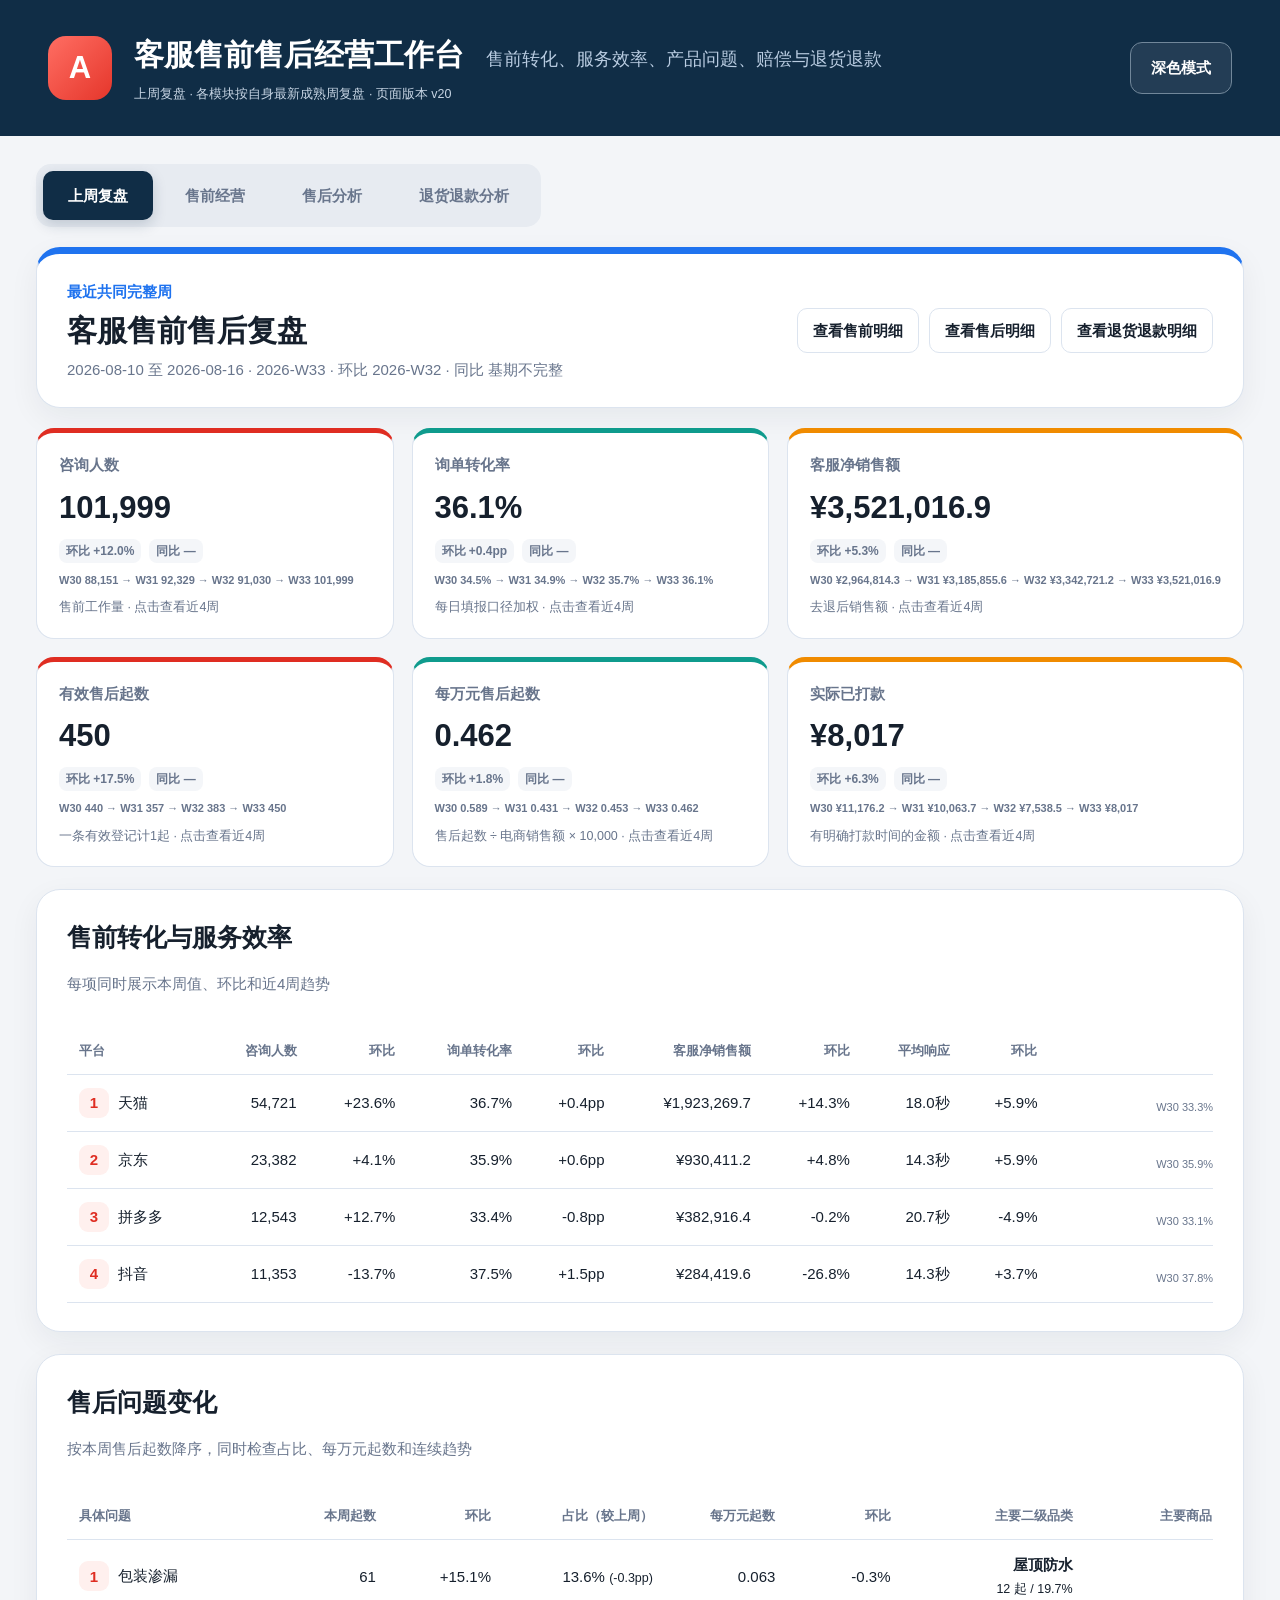
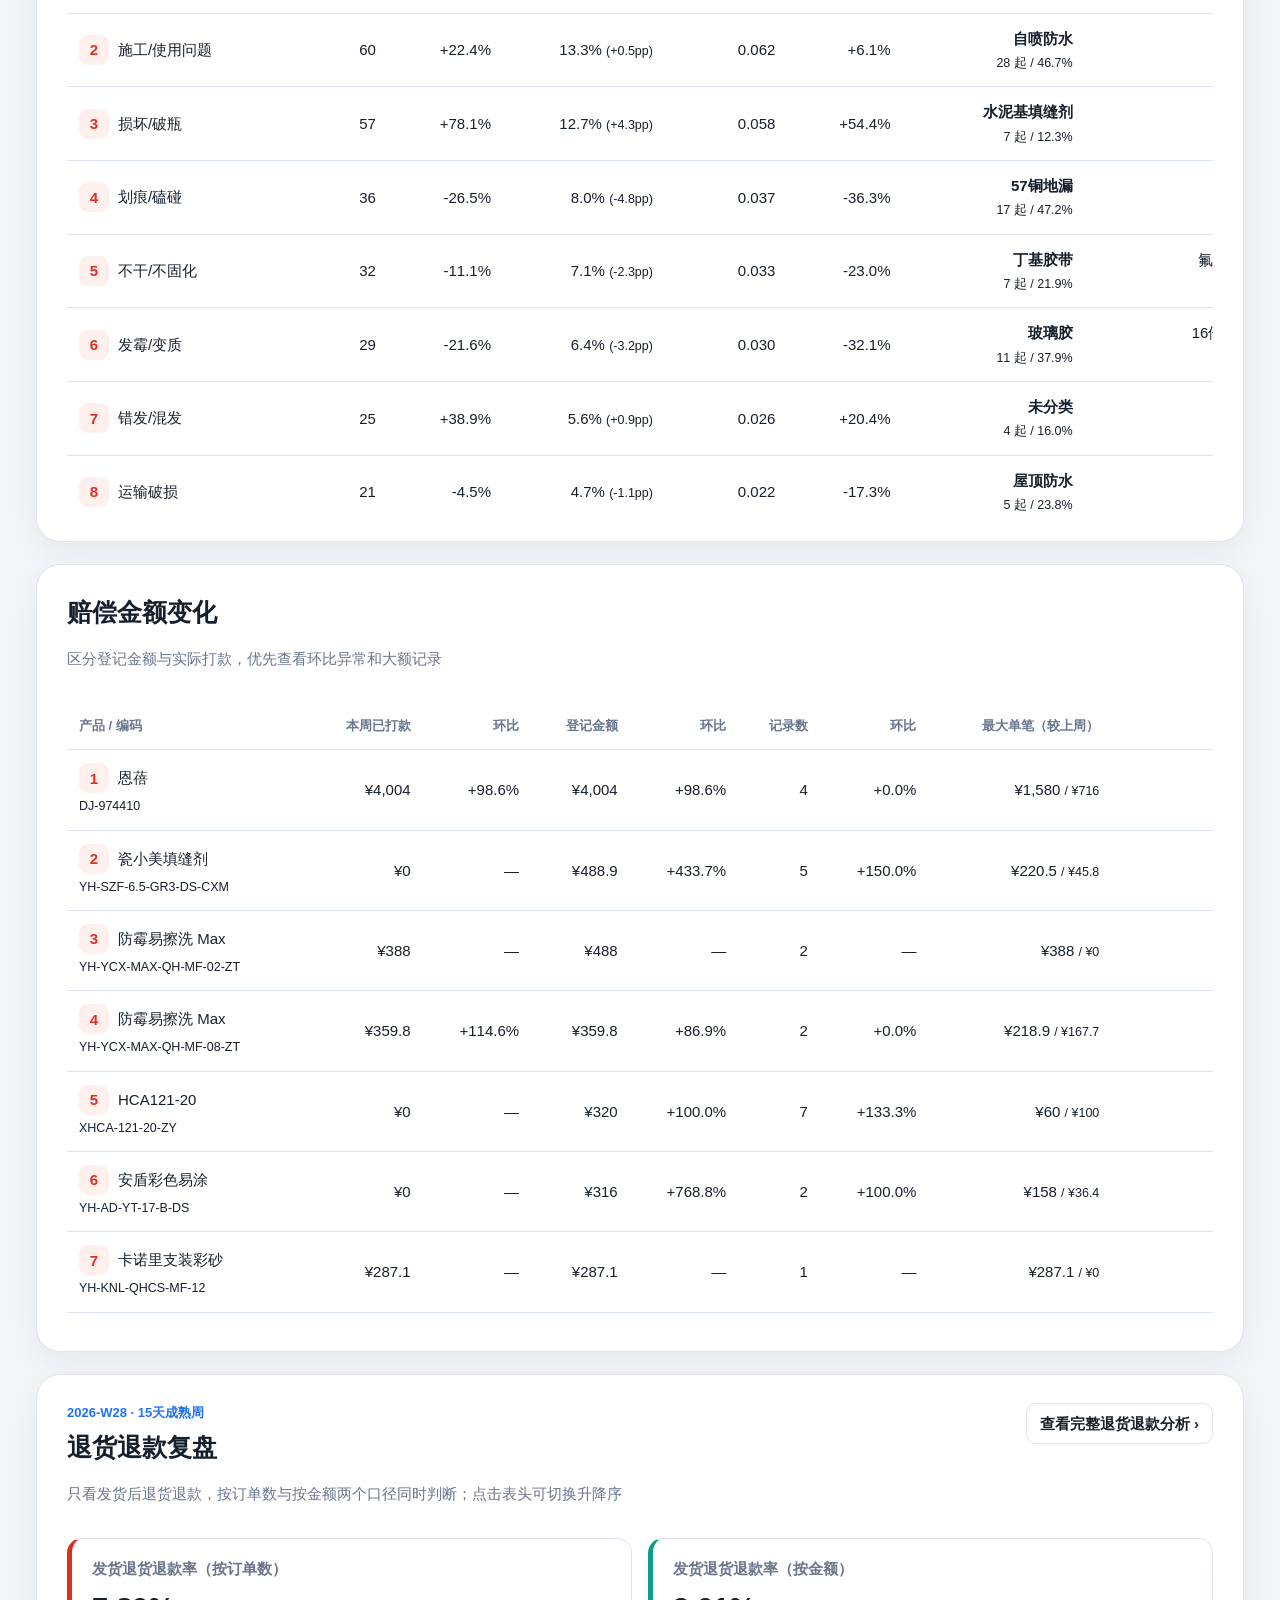
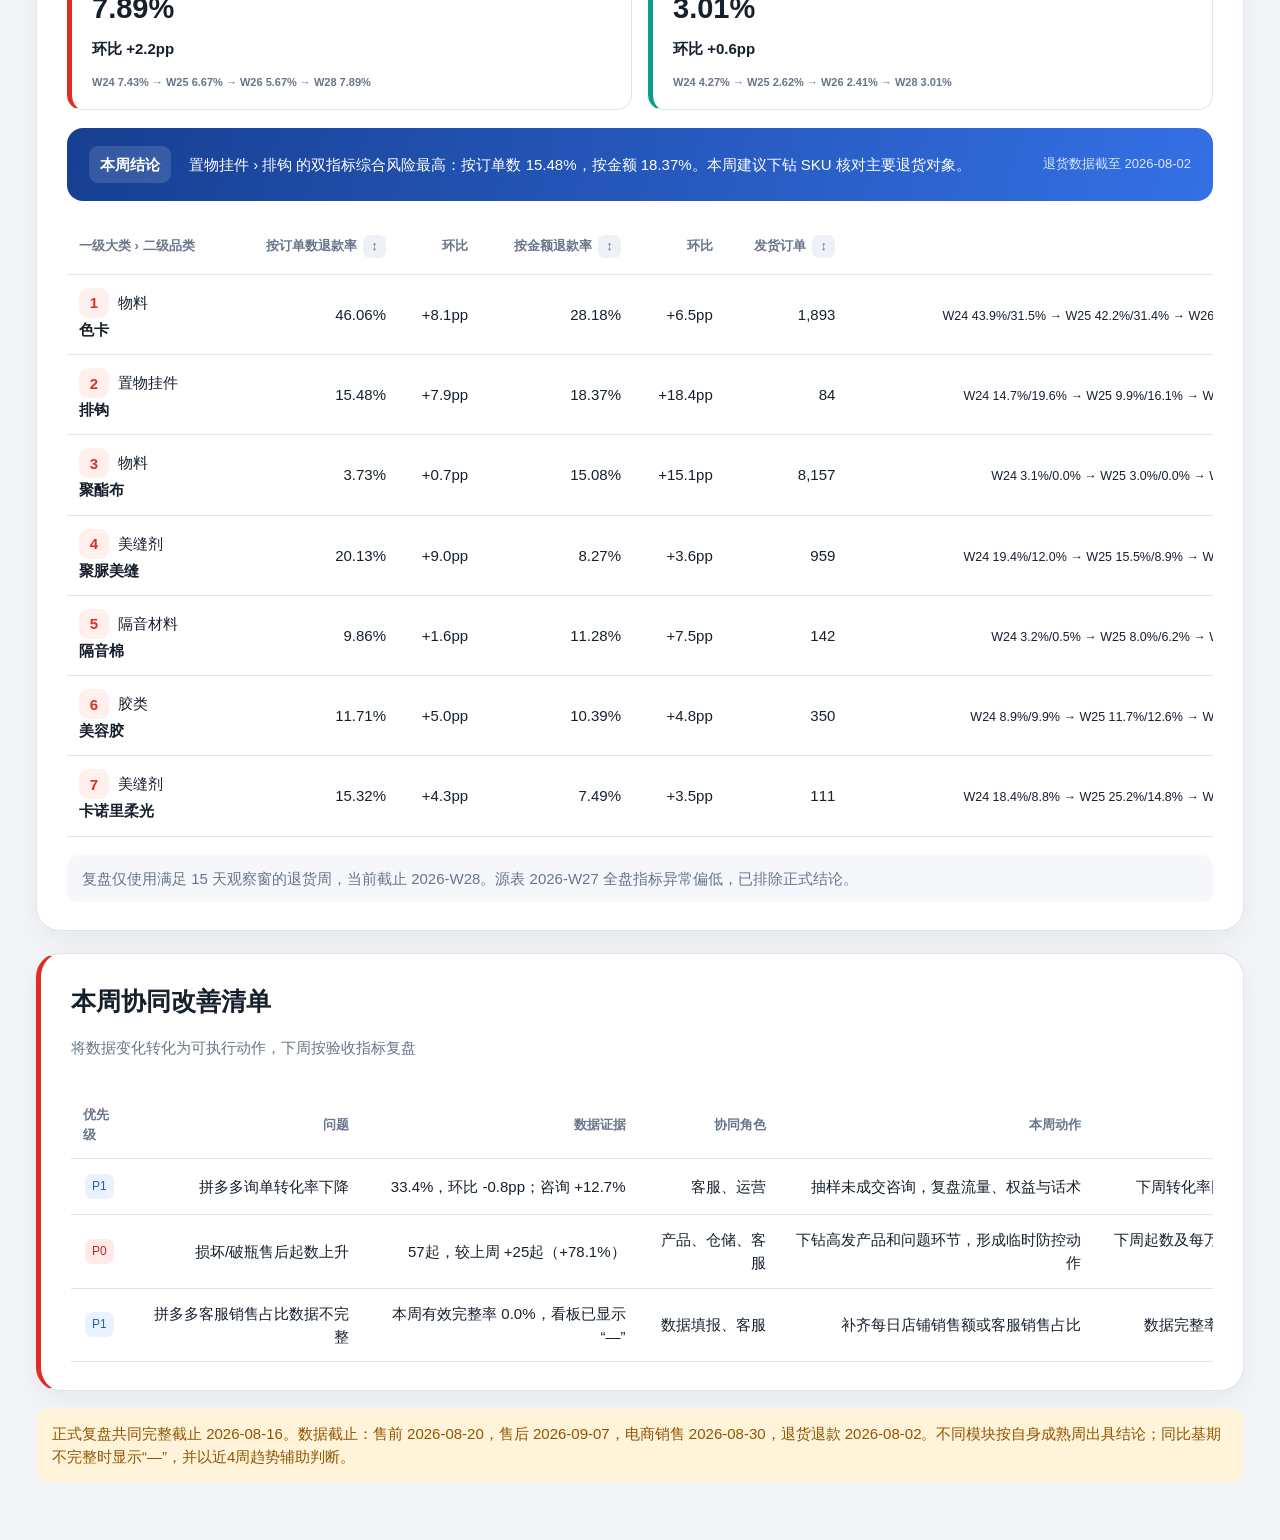
==== customer-service-dashboard/index.html @ 8c7fe3ee "Refresh after-sales dashboard cache key" ====
<!doctype html>
<html lang="zh-CN">
<head>
  <meta charset="utf-8">
  <meta name="viewport" content="width=device-width,initial-scale=1">
  <title>客服售前售后经营工作台</title>
  <link rel="stylesheet" href="../after-sales.css?v=20260907-1">
</head>
<body>
  <header class="hero">
    <div class="brand"><span class="logo">A</span><div><h1>客服售前售后经营工作台</h1><p>售前转化、服务效率、产品问题、赔偿与退货退款</p><small id="dataStatus">数据加载中…</small></div></div>
    <button id="themeBtn" class="ghost">深色模式</button>
  </header>

  <main>
    <div class="workspace-switch" aria-label="工作台切换">
      <button data-workspace="weekly" class="active">上周复盘</button>
      <button data-workspace="pre">售前经营</button>
      <button data-workspace="after">售后分析</button>
      <button data-workspace="returns">退货退款分析</button>
    </div>

    <section id="preSalesWorkspace" hidden>
      <section class="filters pre-filters panel">
        <label>开始周期<select id="preStart"></select></label>
        <span class="arrow">→</span>
        <label>结束周期<select id="preEnd"></select></label>
        <label>平台<select id="prePlatform"></select></label>
        <label>店铺<select id="preShop"></select></label>
        <div class="period-switch" aria-label="售前趋势粒度">
          <button data-pre-grain="month" class="active">月度趋势</button><button data-pre-grain="week">最近4周</button>
        </div>
        <div class="pre-scope"><span>当前分析范围</span><strong id="preScope"></strong></div>
      </section>
      <nav class="pre-tabs" aria-label="售前分析模块">
        <button data-pre-page="analysis" class="active">售前经营分析</button>
        <button data-pre-page="audit">数据质量</button>
      </nav>
      <section id="preKpis" class="kpis"></section>
      <section id="preDashboardBody"></section>
    </section>

    <section id="weeklyReviewWorkspace">
      <section id="weeklyReviewBody"></section>
    </section>

    <section id="afterSalesWorkspace" hidden>
    <section class="filters panel">
      <label>运营一级大类<div id="cat1Combo" class="combo"></div></label>
      <span class="arrow">›</span>
      <label>运营二级品类<div id="cat2Combo" class="combo"></div></label>
      <span class="arrow">›</span>
      <label>具体问题<select id="issueSelect"></select></label>
      <div class="period-switch" aria-label="趋势粒度">
        <button data-grain="month" class="active">月度趋势</button><button data-grain="week">最近4周</button>
      </div>
      <label>时间范围<select id="rangeSelect"></select></label>
    </section>

    <nav class="tabs" aria-label="分析模块">
      <button data-module="cause" class="active">售后原因分析</button>
      <button data-module="rate">品类售后负担</button>
      <button data-module="comp">赔偿分析</button>
      <button data-module="action">行动清单</button>
    </nav>

    <section id="kpis" class="kpis"></section>
    <section id="dashboardBody"></section>
    </section>

    <section id="returnRefundWorkspace" hidden>
      <section class="filters return-filters panel">
        <label>开始周期<select id="returnStart"></select></label>
        <span class="arrow">→</span>
        <label>结束周期<select id="returnEnd"></select></label>
        <label>运营一级大类<div id="returnCat1Combo" class="combo"></div></label>
        <span class="arrow">›</span>
        <label>运营二级品类<div id="returnCat2Combo" class="combo"></div></label>
        <div class="period-switch" aria-label="退货退款趋势粒度">
          <button data-return-grain="month" class="active">月度趋势</button><button data-return-grain="week">最近4周</button>
        </div>
        <div id="returnScope" class="pre-scope"></div>
      </section>
      <section id="returnKpis" class="return-kpis"></section>
      <section id="returnDashboardBody"></section>
    </section>
  </main>

  <div id="tooltip" class="tooltip" role="tooltip"></div>
  <script src="../data/pre-sales-data.js?v=20260821-12"></script>
  <script src="../data/return-refund-summary-data.js?v=20260824-20"></script>
  <script src="../dashboard-modal.js?v=20260824-20"></script>
  <script src="../weekly-review.js?v=20260824-20"></script>
  <script src="../pre-sales.js?v=20260907-1"></script>
</body>
</html>
---- after-sales.css ----
:root{--bg:#f3f5f8;--panel:#fff;--text:#16202d;--muted:#68758c;--line:#dce4ef;--red:#df2d22;--red2:#ff7c73;--green:#0f9b8d;--blue:#1f73ef;--orange:#f08b00;--navy:#102d46;--shadow:0 10px 30px rgba(22,32,45,.06)}
*{box-sizing:border-box}body{margin:0;background:var(--bg);color:var(--text);font:15px/1.55 -apple-system,BlinkMacSystemFont,"Segoe UI","Microsoft YaHei",sans-serif}button,select,input{font:inherit;color:inherit}button{cursor:pointer}.hero{min-height:136px;background:var(--navy);color:#fff;display:flex;align-items:center;justify-content:space-between;padding:30px 48px}.brand{display:flex;gap:22px;align-items:center}.logo{display:grid;place-items:center;width:64px;height:64px;border-radius:18px;background:linear-gradient(135deg,#ff6e63,#e5362b);font-size:31px;font-weight:800}.hero h1{display:inline;margin:0 22px 0 0;font-size:30px}.hero p{display:inline;color:#b9cce1;font-size:18px}.hero small{display:block;color:#c7d5e4;margin-top:7px}.ghost{border:1px solid #71879a;background:rgba(255,255,255,.08);border-radius:12px;color:#fff;padding:13px 20px;font-weight:700}main{padding:28px 36px 48px;max-width:1900px;margin:auto}.panel,.card{background:var(--panel);border:1px solid var(--line);border-radius:24px;box-shadow:var(--shadow)}.filters{border-top:7px solid var(--red);display:grid;grid-template-columns:minmax(210px,1fr) 24px minmax(210px,1fr) 24px minmax(210px,1fr) auto minmax(220px,1.1fr);gap:16px;align-items:end;padding:24px 28px}.filters label{color:var(--muted);font-weight:700}.filters select,.combo-display{width:100%;height:56px;border:1px solid var(--line);border-radius:12px;background:var(--panel);padding:0 18px;font-weight:700}.arrow{font-size:34px;color:var(--muted);align-self:end;height:55px}.period-switch{display:flex;background:#f0f2f5;padding:7px;border-radius:14px;height:56px}.period-switch button,.tabs button,.subtabs button{border:0;background:transparent;border-radius:10px;padding:0 17px;color:var(--muted);font-weight:800;white-space:nowrap}.period-switch button.active{background:#fff;color:var(--red);box-shadow:0 5px 12px #dfe3e9}.tabs,.subtabs{display:flex;gap:12px;margin:24px 8px}.tabs button,.subtabs button{padding:16px 28px}.tabs button.active,.subtabs button.active{background:var(--red);color:#fff}.kpis{display:grid;grid-template-columns:repeat(4,1fr);gap:18px;margin:0 0 24px}.kpi{background:var(--panel);border:1px solid var(--line);border-top:5px solid var(--red);border-radius:20px;padding:24px 28px;min-height:154px}.kpi:nth-child(2){border-top-color:var(--green)}.kpi:nth-child(3){border-top-color:var(--blue)}.kpi:nth-child(4){border-top-color:var(--orange)}.kpi .label{color:var(--muted);font-weight:700}.kpi strong{display:block;font-size:38px;margin:10px 0 2px}.kpi small{color:var(--muted)}.grid{display:grid;grid-template-columns:minmax(480px,.82fr) minmax(620px,1.18fr);gap:22px}.grid.equal{grid-template-columns:1fr 1fr}.card{padding:28px 30px;overflow:hidden}.card h2{font-size:25px;margin:0 0 6px}.card h3{font-size:20px;margin:0 0 22px}.subtitle,.note{color:var(--muted)}.section-head{display:flex;justify-content:space-between;align-items:flex-start;gap:16px;margin-bottom:18px}.back{border:1px solid var(--line);background:#fff;border-radius:10px;padding:8px 13px;font-weight:700}.legend{display:flex;gap:18px;justify-content:flex-end;flex-wrap:wrap;color:var(--muted);font-size:13px;margin:6px 0 10px}.legend i{display:inline-block;width:30px;border-top:4px solid var(--red);vertical-align:middle;margin-right:6px}.legend .green{border-color:var(--green);border-top-style:dashed}.chart-wrap{min-height:390px}.trend-svg{display:block;width:100%;height:auto;overflow:visible}.trend-svg text{font-family:inherit}.tooltip{position:fixed;z-index:99;pointer-events:none;display:none;background:#152133;color:#fff;border-radius:10px;padding:10px 12px;box-shadow:0 8px 26px rgba(0,0,0,.2);font-size:13px;max-width:240px}.toolbar{display:flex;gap:8px;align-items:center;flex-wrap:wrap}.sort-btn{border:1px solid var(--line);background:#fff;border-radius:9px;padding:7px 10px;color:var(--muted);font-weight:700}.sort-btn.active{border-color:var(--red);color:var(--red);background:#fff4f2}.table-wrap{overflow:auto;max-height:720px}table{width:100%;border-collapse:collapse;min-width:720px}th,td{padding:13px 12px;border-bottom:1px solid var(--line);text-align:right;vertical-align:middle}th{position:sticky;top:0;background:var(--panel);z-index:1;color:var(--muted);font-size:13px}th:first-child,td:first-child{text-align:left}.rank{display:inline-grid;place-items:center;width:30px;height:30px;background:#fff0ee;color:var(--red);border-radius:9px;margin-right:9px;font-weight:800}.bar{height:9px;border-radius:9px;background:#e5eaf1;overflow:hidden;min-width:100px}.bar i{display:block;height:100%;background:linear-gradient(90deg,var(--red),var(--red2));border-radius:9px}.good{color:var(--green);font-weight:800}.bad{color:var(--red);font-weight:800}.pill{display:inline-block;border-radius:99px;background:#e7f6f3;color:var(--green);padding:4px 9px;font-weight:800;white-space:nowrap}.tag{display:inline-block;border-radius:7px;background:#fff1d8;color:#9a5b00;padding:3px 7px;font-size:12px;margin:2px}.tag.red{background:#ffeae8;color:#bd291f}.tag.blue{background:#eaf2ff;color:#2262b4}.drill{border:0;background:#eef4ff;color:#236bce;border-radius:9px;padding:7px 10px;font-weight:800}.notice{margin-top:18px;border-radius:12px;background:#fff4d9;color:#915400;padding:13px 16px}.muted-box{background:#f5f7fa;color:var(--muted);border-radius:12px;padding:12px 15px;margin-top:16px}.combo{position:relative}.combo-display{display:flex;align-items:center;justify-content:space-between;cursor:pointer;color:var(--text);margin-top:8px}.combo-menu{display:none;position:absolute;top:68px;left:0;right:0;z-index:30;background:#fff;border:1px solid var(--line);border-radius:12px;box-shadow:0 15px 34px rgba(0,0,0,.16);padding:10px}.combo.open .combo-menu{display:block}.combo-menu input{width:100%;height:42px;border:1px solid var(--line);border-radius:9px;padding:0 12px}.combo-options{max-height:270px;overflow:auto;margin-top:8px}.combo-option{display:block;width:100%;text-align:left;border:0;background:#fff;padding:9px 10px;border-radius:7px}.combo-option:hover,.combo-option.active{background:#fff1ef;color:var(--red)}.action-card{border-left:5px solid var(--red)}.action-card.finance{border-left-color:var(--orange)}.priority{font-size:17px;font-weight:900;color:var(--red)}.click-row{cursor:pointer}.click-row:hover td{background:#fff8f7}.empty{padding:70px 20px;text-align:center;color:var(--muted)}.dark{--bg:#101820;--panel:#18232e;--text:#eff5fb;--muted:#a6b3c2;--line:#334353;--shadow:none}.dark .combo-menu,.dark .combo-option,.dark .back,.dark .sort-btn{background:var(--panel)}.dark .period-switch{background:#111a23}.dark .period-switch button.active{background:#263441}.dark .filters select,.dark .combo-display{background:var(--panel)}.dark th{background:var(--panel)}
[hidden]{display:none!important}.workspace-switch{display:inline-flex;gap:7px;background:#e7ebf1;border-radius:15px;padding:7px;margin:0 0 20px}.workspace-switch button{border:0;background:transparent;color:var(--muted);border-radius:10px;padding:13px 25px;font-weight:900}.workspace-switch button.active{background:var(--navy);color:#fff;box-shadow:0 5px 14px rgba(16,45,70,.18)}.pre-filters{grid-template-columns:minmax(240px,1fr) 24px minmax(240px,1fr) auto minmax(260px,1.15fr)}.pre-filters select{margin-top:8px}.pre-tabs{display:flex;gap:12px;margin:24px 8px;overflow:auto}.pre-tabs button{border:0;background:transparent;border-radius:10px;padding:16px 28px;color:var(--muted);font-weight:800;white-space:nowrap}.pre-tabs button.active{background:var(--red);color:#fff}.manager-insight{margin-top:22px;border-left:5px solid var(--blue)}.manager-insight ul{margin:14px 0 0;padding-left:22px}.manager-insight li{margin:8px 0}.dark .workspace-switch{background:#111a23}.dark .workspace-switch button.active{background:#263b50}
@media(max-width:1200px){.filters{grid-template-columns:1fr 20px 1fr 20px 1fr}.pre-filters{grid-template-columns:1fr 20px 1fr}.period-switch,.filters>label:last-child{grid-column:auto}.kpis{grid-template-columns:repeat(2,1fr)}.grid,.grid.equal{grid-template-columns:1fr}}
@media(max-width:760px){.hero{padding:22px}.hero p{display:block}.hero h1{font-size:23px}.ghost{display:none}main{padding:16px}.filters,.pre-filters{grid-template-columns:1fr}.arrow{display:none}.kpis{grid-template-columns:1fr}.card{padding:20px}.tabs{overflow:auto}.filters>.period-switch{grid-column:auto}.workspace-switch{display:flex}.workspace-switch button{flex:1;padding:12px}}
.tabs,.subtabs{position:relative;z-index:20;isolation:isolate}.tabs button,.subtabs button{position:relative;z-index:1;pointer-events:auto}.period-switch,.filters select,.combo{position:relative;z-index:21}
.loading-card{text-align:center;min-height:300px;display:grid;place-content:center;justify-items:center}.loading-dot{width:42px;height:42px;border:5px solid #ffd7d3;border-top-color:var(--red);border-radius:50%;animation:spin .8s linear infinite;margin-bottom:14px}@keyframes spin{to{transform:rotate(360deg)}}
.comp-filters{display:grid;grid-template-columns:repeat(5,minmax(150px,1fr));gap:14px;margin:0 0 22px;padding:20px 24px;background:var(--panel);border:1px solid var(--line);border-top:5px solid var(--orange);border-radius:20px;box-shadow:var(--shadow)}.comp-filters label{color:var(--muted);font-weight:800}.comp-filters select{display:block;width:100%;height:48px;margin-top:7px;padding:0 12px;border:1px solid var(--line);border-radius:10px;background:var(--panel);font-weight:700}.grid.comp-grid{grid-template-columns:1fr}.share-title{margin-top:26px!important}.share-svg{display:block;width:100%;height:auto;overflow:visible}.dark .comp-filters select{background:var(--panel)}
.comp-trend{min-height:300px}.audit-section{border-top:1px solid var(--line);margin-top:26px;padding-top:26px}.compact-empty{padding:32px 20px;background:#f7f9fb;border-radius:12px}.dark .compact-empty{background:#111a23}
.index-pill{display:inline-block;min-width:54px;text-align:center;border-radius:99px;background:#e7f6f3;color:var(--green);padding:4px 9px;font-weight:900}.index-pill.watch{background:#fff1d8;color:#a35f00}.index-pill.risk{background:#ffeae8;color:#bd291f}.imbalance-svg{display:block;width:100%;height:auto;overflow:visible}.imbalance-legend{text-align:right;color:var(--muted);font-size:13px;margin:-8px 0 8px}.imbalance-legend span{display:inline-block;width:10px;height:10px;border-radius:50%;margin:0 5px 0 14px}.risk-dot{background:var(--red)}.watch-dot{background:var(--orange)}.ok-dot{background:var(--green)}.action-table-section{border-top:1px solid var(--line);margin-top:28px;padding-top:28px}.share-title{display:flex;justify-content:space-between;gap:12px;color:var(--muted)}.share-title b{color:var(--text)}
.after-scope-strip{display:flex;align-items:center;justify-content:space-between;gap:22px;margin:0 0 16px;padding:16px 20px;border:1px solid var(--line);border-left:5px solid var(--blue);border-radius:15px;background:var(--panel)}.after-scope-strip span{display:block;color:var(--muted);font-size:12px;font-weight:800}.after-scope-strip strong{display:block;margin-top:3px;font-size:16px}.after-scope-strip small{color:var(--muted);text-align:right}.after-explain-grid{display:grid;grid-template-columns:repeat(4,1fr);gap:14px;margin:0 0 18px}.after-explain-grid article{min-height:128px;border:1px solid var(--line);border-radius:16px;background:var(--panel);padding:17px 19px}.after-explain-grid article:nth-child(1){border-top:4px solid var(--red)}.after-explain-grid article:nth-child(2){border-top:4px solid var(--green)}.after-explain-grid article:nth-child(3){border-top:4px solid var(--blue)}.after-explain-grid article:nth-child(4){border-top:4px solid var(--orange)}.after-explain-grid span{display:block;color:var(--muted);font-size:12px;font-weight:800}.after-explain-grid strong{display:block;margin:7px 0 5px;font-size:19px}.after-explain-grid small{display:block;color:var(--muted)}.after-conclusion{display:grid;grid-template-columns:auto minmax(260px,1fr) auto;align-items:center;gap:18px;margin:0 0 22px;padding:18px 22px;border-radius:16px;background:linear-gradient(105deg,#173f91,#3470e5);color:#fff}.after-conclusion strong{border-radius:9px;background:rgba(255,255,255,.14);padding:7px 11px;white-space:nowrap}.after-conclusion span{font-weight:700}.after-conclusion em{color:#d9e7ff;font-size:13px;font-style:normal;text-align:right}.burden-matrix-card{margin:0 0 22px}.burden-matrix-svg{display:block;width:100%;height:auto;overflow:visible}.burden-point{cursor:pointer}.burden-point:hover circle{stroke:var(--text);stroke-width:3}.burden-legend{display:flex;justify-content:flex-end;gap:18px;flex-wrap:wrap;margin:-8px 0 8px;color:var(--muted);font-size:12px}.burden-legend i{display:inline-block;width:10px;height:10px;border-radius:50%;margin-right:6px}.dark .after-scope-strip,.dark .after-explain-grid article{background:var(--panel)}
.review-head{display:flex;justify-content:space-between;align-items:center;gap:24px;padding:26px 30px;border-top:7px solid var(--blue);margin-bottom:20px}.review-head h2{font-size:30px;margin:4px 0}.review-head p{margin:0;color:var(--muted)}.review-eyebrow{color:var(--blue);font-weight:900}.review-actions{display:flex;gap:10px}.review-actions button{border:1px solid var(--line);background:var(--panel);border-radius:10px;padding:10px 15px;font-weight:800}.review-kpis{display:grid;grid-template-columns:repeat(3,1fr);gap:18px;margin-bottom:22px}.review-kpi{background:var(--panel);border:1px solid var(--line);border-top:5px solid var(--red);border-radius:18px;padding:20px 22px;min-height:180px}.review-kpi:nth-child(2),.review-kpi:nth-child(5){border-top-color:var(--green)}.review-kpi:nth-child(3),.review-kpi:nth-child(6){border-top-color:var(--orange)}.review-kpi>span{color:var(--muted);font-weight:800}.review-kpi strong{display:block;font-size:31px;margin:7px 0}.review-kpi small{display:block;color:var(--muted);margin-top:9px}.review-comp{display:flex;gap:8px;flex-wrap:wrap}.review-comp b{background:#f4f6f9;color:var(--muted);border-radius:8px;padding:3px 7px;font-size:12px}.mini-trend{display:block;color:var(--muted);font-size:11px;margin-top:9px;white-space:nowrap}.review-section{margin-top:22px}.review-section .table-wrap{max-height:620px}.review-notice{margin-bottom:10px}.dark .review-comp b{background:#111a23}.dark .review-actions button{background:var(--panel)}
.review-drill-value{cursor:pointer;transition:background .15s ease,transform .15s ease}.review-kpi.review-drill-value:hover{transform:translateY(-2px);box-shadow:0 13px 32px rgba(22,32,45,.1)}td.review-drill-value:hover{background:#fff5f3}.dark td.review-drill-value:hover{background:#23303d}
.modal-open{overflow:hidden}.dashboard-modal{position:fixed;inset:0;z-index:200;background:rgba(10,24,38,.58);display:grid;place-items:center;padding:30px}.dashboard-modal-dialog{width:min(1180px,96vw);max-height:90vh;overflow:hidden;background:var(--panel);border:1px solid var(--line);border-radius:22px;box-shadow:0 28px 80px rgba(0,0,0,.28);display:flex;flex-direction:column}.dashboard-modal-head{display:flex;justify-content:space-between;align-items:flex-start;gap:20px;padding:24px 28px;border-bottom:1px solid var(--line)}.dashboard-modal-head h2{margin:0;font-size:25px}.dashboard-modal-head p{margin:5px 0 0;color:var(--muted)}.dashboard-modal-close{flex:0 0 auto;width:42px;height:42px;border:1px solid var(--line);border-radius:50%;background:var(--panel);font-size:28px;line-height:1;color:var(--muted)}.dashboard-modal-close:hover{border-color:var(--red);color:var(--red)}.dashboard-modal-body{padding:22px 28px 28px;overflow:auto}.dashboard-modal-body .table-wrap{max-height:430px}.modal-summary{display:flex;gap:12px;flex-wrap:wrap;margin-bottom:12px}.modal-summary span{background:#f5f7fa;color:var(--muted);border-radius:10px;padding:8px 12px}.modal-summary b{color:var(--text)}.modal-section-title{font-size:19px;margin:22px 0 8px}.modal-trend-svg{display:block;width:100%;height:auto;min-height:240px;margin:4px 0 12px}.dark .modal-summary span{background:#111a23}
@media(max-width:1200px){.comp-filters{grid-template-columns:repeat(3,1fr)}}
@media(max-width:1100px){.review-kpis{grid-template-columns:repeat(2,1fr)}.review-head{align-items:flex-start;flex-direction:column}.after-explain-grid{grid-template-columns:repeat(2,1fr)}.after-conclusion{grid-template-columns:auto 1fr}.after-conclusion em{grid-column:1/-1;text-align:left}.after-scope-strip{align-items:flex-start;flex-direction:column}.after-scope-strip small{text-align:left}}
@media(max-width:760px){.comp-filters{grid-template-columns:1fr;padding:17px}.review-kpis{grid-template-columns:1fr}.review-actions{width:100%}.review-actions button{flex:1}.review-head{padding:20px}.review-head h2{font-size:25px}.dashboard-modal{padding:10px}.dashboard-modal-head,.dashboard-modal-body{padding:18px}.dashboard-modal-head h2{font-size:20px}.modal-trend-svg{min-height:190px}.after-explain-grid{grid-template-columns:1fr}.after-conclusion{display:flex;align-items:flex-start;flex-direction:column}.burden-legend{justify-content:flex-start}}

/* 售前经营分析 v18 */
.pre-filters{grid-template-columns:minmax(155px,.72fr) 24px minmax(155px,.72fr) minmax(180px,.85fr) minmax(210px,1fr) auto minmax(260px,1.25fr);align-items:end}
.pre-filters select{margin-top:8px}.pre-scope{border-left:1px solid var(--line);min-height:64px;padding:7px 0 5px 24px;display:flex;flex-direction:column;justify-content:center}.pre-scope span{color:var(--muted);font-size:13px;font-weight:800}.pre-scope strong{margin-top:5px;font-size:15px}
.pre-metric-grid{display:grid;grid-template-columns:repeat(8,minmax(132px,1fr));gap:12px;margin-bottom:22px}.pre-metric-card{min-height:132px;text-align:left;border:1px solid var(--line);border-radius:18px;background:var(--panel);padding:18px 17px;transition:border-color .15s ease,transform .15s ease,box-shadow .15s ease}.pre-metric-card span{display:block;color:var(--muted);font-weight:800}.pre-metric-card strong{display:block;font-size:25px;margin:9px 0 3px;white-space:nowrap}.pre-metric-card small{display:block;color:var(--muted);font-size:12px}.pre-metric-card:hover{transform:translateY(-2px);box-shadow:0 9px 22px rgba(19,40,65,.09)}.pre-metric-card.active{border:2px solid var(--blue);background:#edf4ff;color:var(--blue)}.pre-metric-card.active span,.pre-metric-card.active small{color:#4d72ad}.dark .pre-metric-card.active{background:#1a304a}
.pre-conclusion,.audit-summary{display:flex;align-items:center;gap:18px;border-radius:16px;background:linear-gradient(105deg,#173f91,#3470e5);color:#fff;padding:18px 22px;margin-bottom:22px}.pre-conclusion strong,.audit-summary strong{background:rgba(255,255,255,.13);border-radius:9px;padding:7px 11px;white-space:nowrap}.pre-conclusion span,.audit-summary span{flex:1}.pre-conclusion em{font-style:normal;color:#d9e7ff;font-size:13px;white-space:nowrap}.audit-summary{background:linear-gradient(105deg,#9b4d00,#e28400)}
.section-index{display:block;color:var(--blue);font-weight:900;font-size:13px;margin-bottom:5px}.pre-section{margin-top:22px}.structure-list{display:grid;gap:12px;margin-top:22px}.structure-row{display:grid;grid-template-columns:36px minmax(95px,.55fr) minmax(130px,1fr) 105px;align-items:center;gap:12px;border:0;border-bottom:1px solid var(--line);background:transparent;padding:10px 2px;text-align:left}.structure-row em{text-align:right;font-style:normal;font-weight:900}.structure-row:hover strong{color:var(--red)}
.funnel-flow{display:flex;align-items:stretch;gap:14px;margin-top:14px}.funnel-step{position:relative;flex:1;min-height:132px;border:1px solid var(--line);border-radius:16px;padding:17px 18px;overflow:hidden}.funnel-step span{display:inline-grid;place-items:center;width:30px;height:30px;border-radius:9px;background:#edf4ff;color:var(--blue);font-weight:900}.funnel-step small{display:block;color:var(--muted);font-weight:800;margin-top:10px}.funnel-step strong{display:block;font-size:24px;margin-top:4px}.funnel-step i{position:absolute;bottom:0;left:0;height:6px;background:linear-gradient(90deg,var(--blue),#73a2ff)}.funnel-step.sales i{background:linear-gradient(90deg,var(--red),#ff897e)}.funnel-arrow{display:grid;place-items:center;font-size:28px;color:var(--muted)}.funnel-notes{display:flex;gap:10px;flex-wrap:wrap;margin-top:16px}.funnel-notes b{border-radius:99px;background:#f2f5f9;color:var(--muted);padding:7px 13px;font-size:13px}.dark .funnel-notes b{background:#111a23}
.radar-switch{display:flex;background:#f0f2f5;border-radius:10px;padding:4px}.radar-switch button{border:0;background:transparent;color:var(--muted);border-radius:7px;padding:7px 12px;font-weight:800}.radar-switch button.active{background:#fff;color:var(--blue);box-shadow:0 3px 9px rgba(0,0,0,.08)}.radar-svg{display:block;width:100%;max-height:455px}.radar-series{cursor:pointer;transition:opacity .15s ease}.radar-series:hover{opacity:.72}.radar-legend{display:flex;justify-content:center;gap:13px;flex-wrap:wrap}.radar-legend span{font-size:12px;color:var(--muted)}.radar-legend i{display:inline-block;width:12px;height:12px;border-radius:4px;margin-right:5px;vertical-align:-1px}.dark .radar-switch{background:#111a23}.dark .radar-switch button.active{background:#263441}
.opportunity-list{display:grid;gap:11px}.opportunity-item{display:grid;grid-template-columns:58px 1fr auto;align-items:center;gap:14px;border:1px solid var(--line);border-radius:14px;background:var(--panel);padding:14px 16px;text-align:left}.opportunity-item:hover{border-color:#f1a099;background:#fff9f8}.opportunity-item .priority{display:grid;place-items:center;height:36px;border-radius:9px;background:#ffedeb;font-size:13px}.opportunity-item .priority.opportunity{color:#087e69;background:#e4f7f3}.opportunity-item p{margin:3px 0;color:var(--text)}.opportunity-item small{color:var(--muted)}.opportunity-item em{font-style:normal;color:var(--blue);white-space:nowrap}.dark .opportunity-item:hover{background:#202e3b}
.quality-grid{display:grid;grid-template-columns:repeat(4,1fr);gap:14px;margin-top:18px}.quality-grid>div{border:1px solid var(--line);border-radius:14px;padding:16px}.quality-grid p{color:var(--muted);margin:7px 0 0}.pre-chart-node{cursor:pointer}
@media(max-width:1500px){.pre-metric-grid{grid-template-columns:repeat(4,1fr)}.pre-filters{grid-template-columns:1fr 24px 1fr 1fr 1fr}.pre-scope{grid-column:1/-1;border-left:0;border-top:1px solid var(--line);padding:12px 0 0;min-height:auto}}
@media(max-width:1000px){.pre-metric-grid{grid-template-columns:repeat(2,1fr)}.funnel-flow{display:grid;grid-template-columns:1fr}.funnel-arrow{transform:rotate(90deg)}.quality-grid{grid-template-columns:repeat(2,1fr)}}
@media(max-width:760px){.pre-filters{grid-template-columns:1fr}.pre-metric-grid{grid-template-columns:1fr 1fr}.pre-conclusion,.audit-summary{align-items:flex-start;flex-direction:column}.pre-conclusion em{white-space:normal}.structure-row{grid-template-columns:34px 1fr 85px}.structure-row .bar{display:none}.quality-grid{grid-template-columns:1fr}.opportunity-item{grid-template-columns:48px 1fr}.opportunity-item em{display:none}}

/* 退货退款分析 v20 */
.return-filters{grid-template-columns:minmax(150px,.65fr) 24px minmax(150px,.65fr) minmax(220px,1fr) 24px minmax(220px,1fr) auto minmax(280px,1.25fr);margin-bottom:22px}.return-filters select{margin-top:8px}.return-filters .combo-display{margin-top:8px}.return-filters .pre-scope{align-self:stretch}.return-kpis{display:grid;grid-template-columns:repeat(2,minmax(320px,1fr));gap:18px;margin-bottom:22px}.return-kpi{position:relative;min-height:176px;background:var(--panel);border:1px solid var(--line);border-left:6px solid var(--red);border-radius:20px;padding:24px 30px;box-shadow:var(--shadow)}.return-kpi.amount{border-left-color:var(--green)}.return-kpi>span{display:block;color:var(--muted);font-weight:800}.return-kpi strong{display:block;font-size:42px;margin:8px 0 2px}.return-kpi b{position:absolute;right:30px;top:69px;font-size:16px}.return-kpi small{display:block;color:var(--muted);margin-top:4px}.return-breadcrumb-card{padding:20px 26px;margin-bottom:22px}.return-breadcrumb{display:flex;justify-content:space-between;align-items:center;gap:18px}.return-breadcrumb strong{display:block;font-size:19px}.return-breadcrumb small{display:block;color:var(--muted);margin-top:4px}.return-analysis-card,.return-ranking-card{margin-bottom:22px}.return-chart-tabs{display:flex;background:#f0f2f5;padding:5px;border-radius:11px}.return-chart-tabs button{border:0;background:transparent;color:var(--muted);border-radius:8px;padding:9px 14px;font-weight:800}.return-chart-tabs button.active{background:var(--panel);color:var(--red);box-shadow:0 3px 10px rgba(0,0,0,.08)}.return-legend{display:flex;justify-content:flex-end;gap:22px;flex-wrap:wrap;color:var(--muted);font-size:13px;margin:0 0 7px}.return-legend i{display:inline-block;width:34px;border-top:4px solid var(--red);vertical-align:middle;margin-right:6px}.return-legend i.green{border-color:var(--green);border-top-style:dashed}.return-trend-svg,.return-quadrant-svg{display:block;width:100%;height:auto;overflow:visible}.return-chart-node,.return-risk-node,.return-row{cursor:pointer}.return-risk-node:hover circle{stroke:var(--text);stroke-width:3}.return-sort{display:flex;align-items:center;gap:7px}.return-sort select,.return-sort button{height:40px;border:1px solid var(--line);background:var(--panel);border-radius:9px;padding:0 11px;color:var(--muted);font-weight:800}.return-sort button.active{border-color:var(--red);background:#fff3f1;color:var(--red)}.return-row:hover td{background:#fff8f7}.return-review-kpis{display:grid;grid-template-columns:repeat(2,1fr);gap:16px;margin:8px 0 18px}.return-review-kpis article{border:1px solid var(--line);border-left:5px solid var(--red);border-radius:15px;padding:18px 20px}.return-review-kpis article:nth-child(2){border-left-color:var(--green)}.return-review-kpis span{display:block;color:var(--muted);font-weight:800}.return-review-kpis strong{display:block;font-size:29px;margin:6px 0}.return-review-kpis b{display:inline-block;margin-bottom:4px}.return-conclusion{margin:0 0 18px}.dark .return-chart-tabs{background:#111a23}.dark .return-sort button.active{background:#382523}.dark .return-row:hover td{background:#23303d}
@media(max-width:1500px){.return-filters{grid-template-columns:1fr 24px 1fr 1fr 24px 1fr}.return-filters .period-switch{grid-column:auto}.return-filters .pre-scope{grid-column:1/-1;border-left:0;border-top:1px solid var(--line);padding:12px 0 0}}
@media(max-width:900px){.return-kpis,.return-review-kpis{grid-template-columns:1fr}.return-kpi b{position:static}.return-filters{grid-template-columns:1fr}.return-filters .arrow{display:none}.return-filters .pre-scope{grid-column:auto}.return-sort{align-items:stretch;flex-direction:column}.return-breadcrumb{align-items:flex-start;flex-direction:column}}

/* 统一可读性、排序和下钻返回 v20 */
.pre-metric-card{min-width:0;overflow:hidden}.pre-metric-value{max-width:100%;overflow:hidden;text-overflow:ellipsis;font-size:clamp(20px,1.65vw,25px)!important;letter-spacing:-.02em}.pre-drill-bar{display:flex;align-items:center;justify-content:space-between;gap:18px;margin-bottom:16px;padding:14px 18px;border:1px solid var(--line);border-left:5px solid var(--blue);border-radius:14px;background:var(--panel)}.pre-drill-bar span{display:block;color:var(--muted);font-size:12px;font-weight:800}.pre-drill-bar strong{display:block;margin-top:2px}.dashboard-modal-actions{display:flex;align-items:center;gap:10px}.dashboard-modal-back{height:42px;border:1px solid var(--line);border-radius:10px;background:var(--panel);padding:0 14px;color:var(--muted);font-weight:800}.dashboard-modal-back:hover{border-color:var(--blue);color:var(--blue)}.review-sort-button{display:inline-flex;align-items:center;justify-content:flex-end;gap:6px;border:0;background:transparent;color:inherit;padding:3px 0;font-weight:800;white-space:nowrap}.review-sort-button span{display:inline-grid;place-items:center;width:23px;height:23px;border-radius:7px;background:#eef2f7;color:var(--muted)}.review-sort-button.active{color:var(--red)}.review-sort-button.active span{background:#fff0ee;color:var(--red)}.return-head-actions{display:flex;align-items:center;gap:10px;flex-wrap:wrap;justify-content:flex-end}.return-period-trend{display:flex;align-items:center;justify-content:flex-end;gap:6px;white-space:nowrap}.return-period-trend>b{color:var(--muted);font-weight:400}.return-period-trend>span{display:inline-flex;align-items:center;gap:4px}.period-status{display:inline-block;border-radius:99px;padding:2px 6px;background:#fff1d8;color:#9a5b00;font-size:10px;font-style:normal;font-weight:800;white-space:nowrap}.period-status.partial,.period-status.anomaly{background:#ffe9e6;color:#bd291f}.return-filters .pre-scope small{display:flex;gap:6px;flex-wrap:wrap;margin-top:6px;color:var(--muted)}.dark .dashboard-modal-back,.dark .pre-drill-bar{background:var(--panel)}.dark .review-sort-button span{background:#111a23}.dark .review-sort-button.active span{background:#382523}
@media(max-width:900px){.return-head-actions{align-items:stretch;flex-direction:column}.pre-drill-bar{align-items:flex-start;flex-direction:column}.dashboard-modal-back{display:none}.return-period-trend{align-items:flex-end;flex-direction:column}.return-period-trend>b{display:none}}
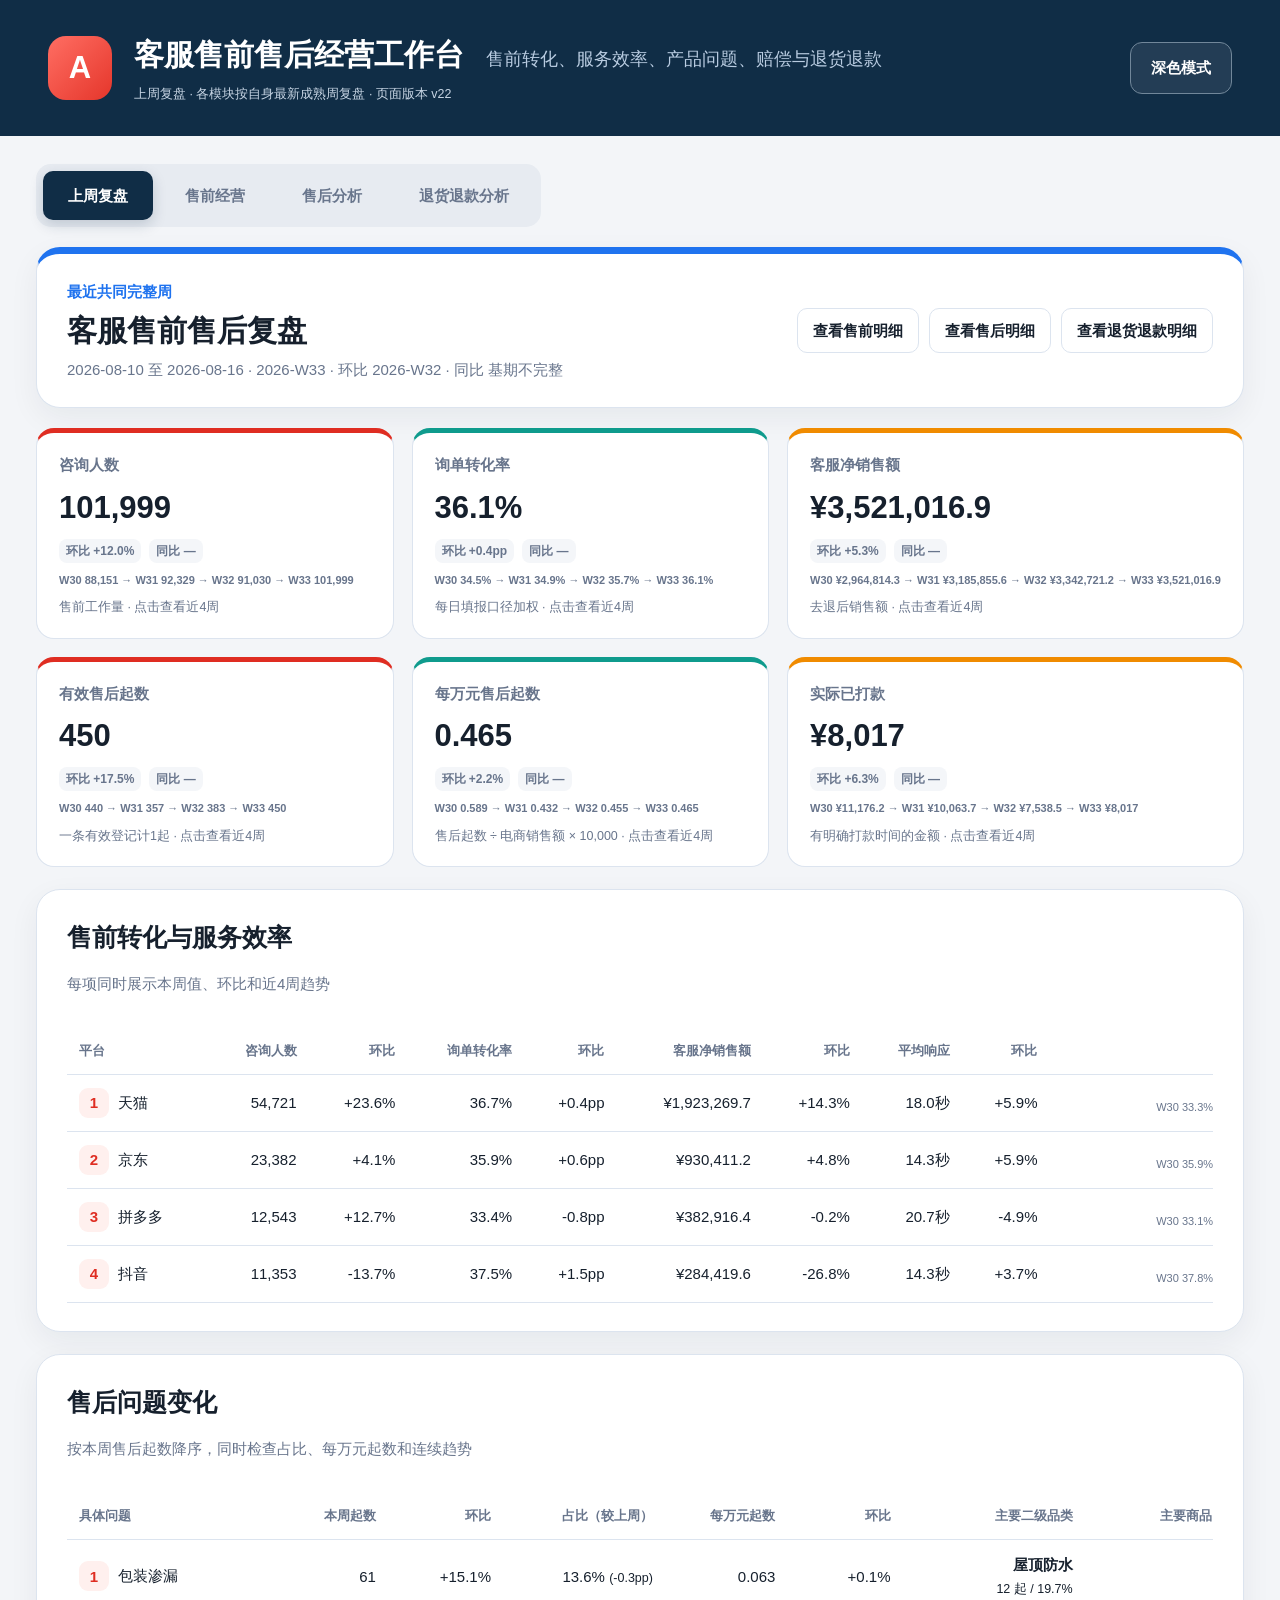
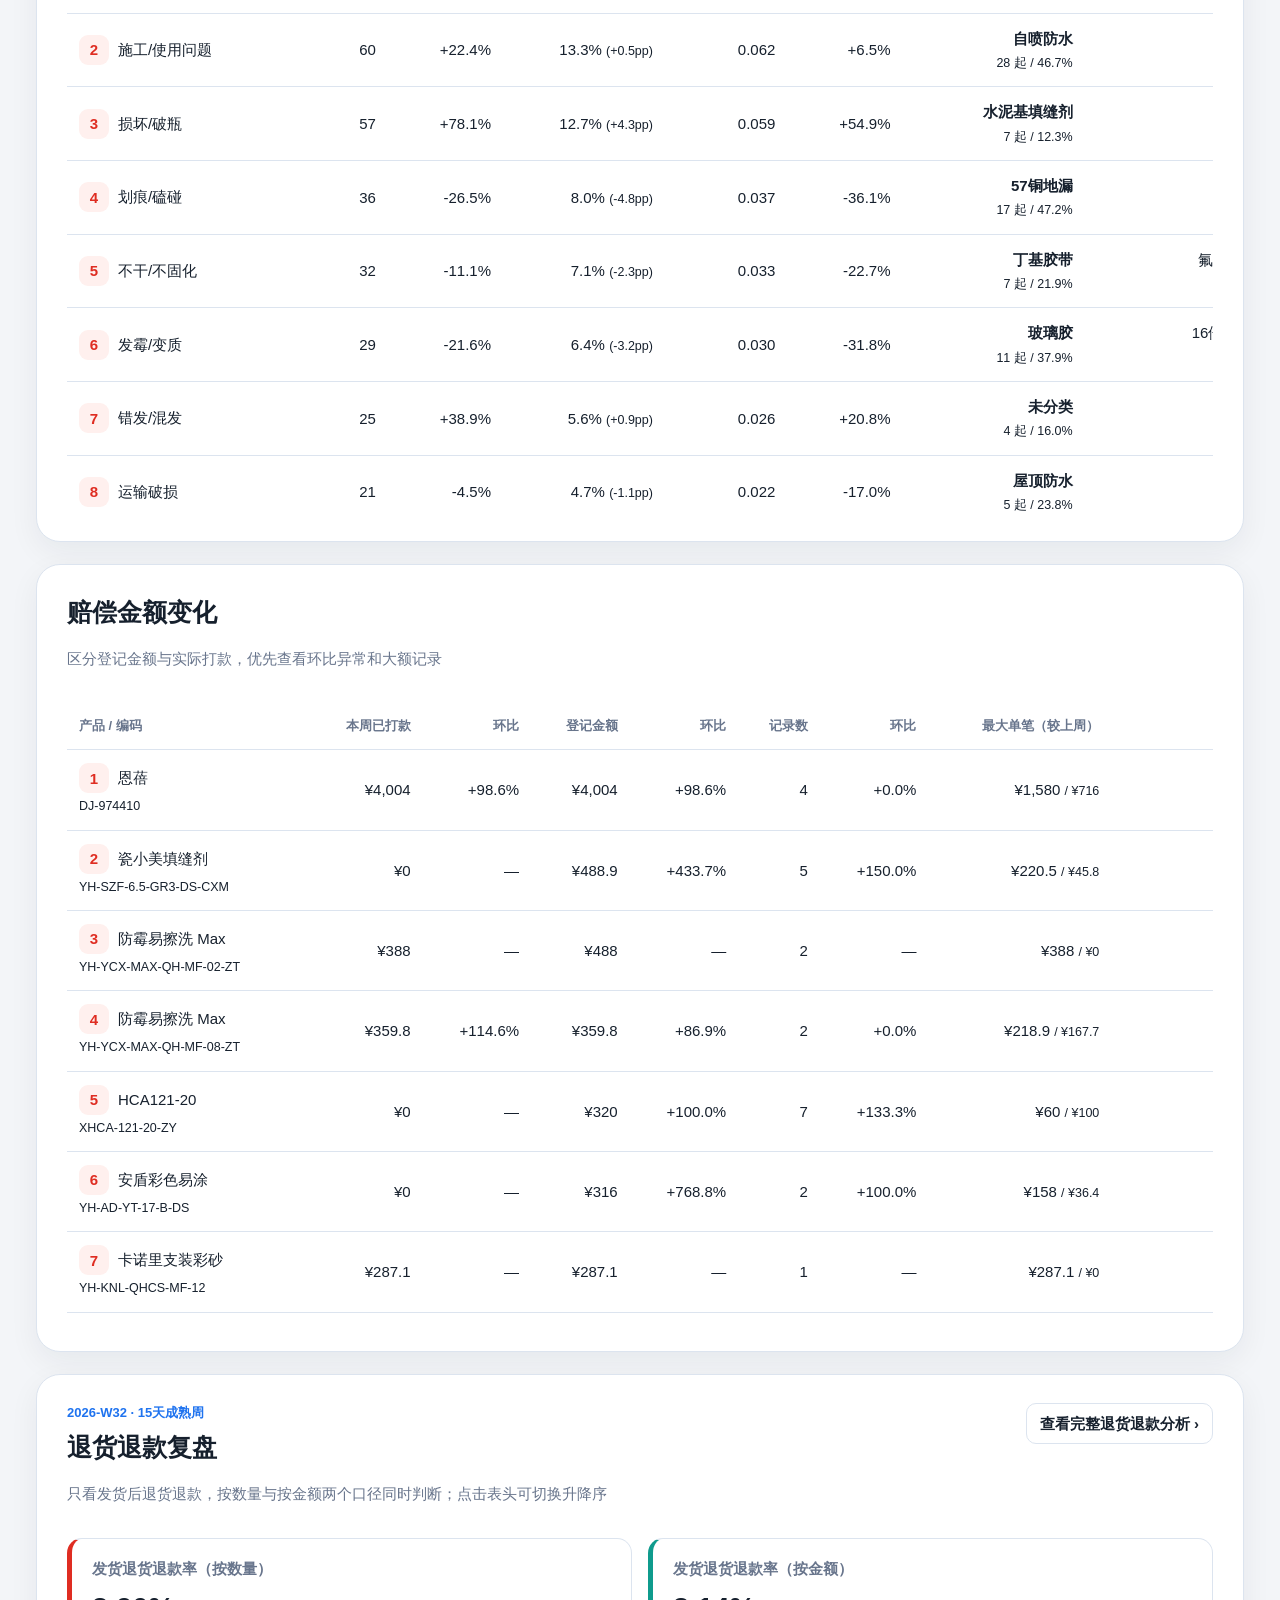
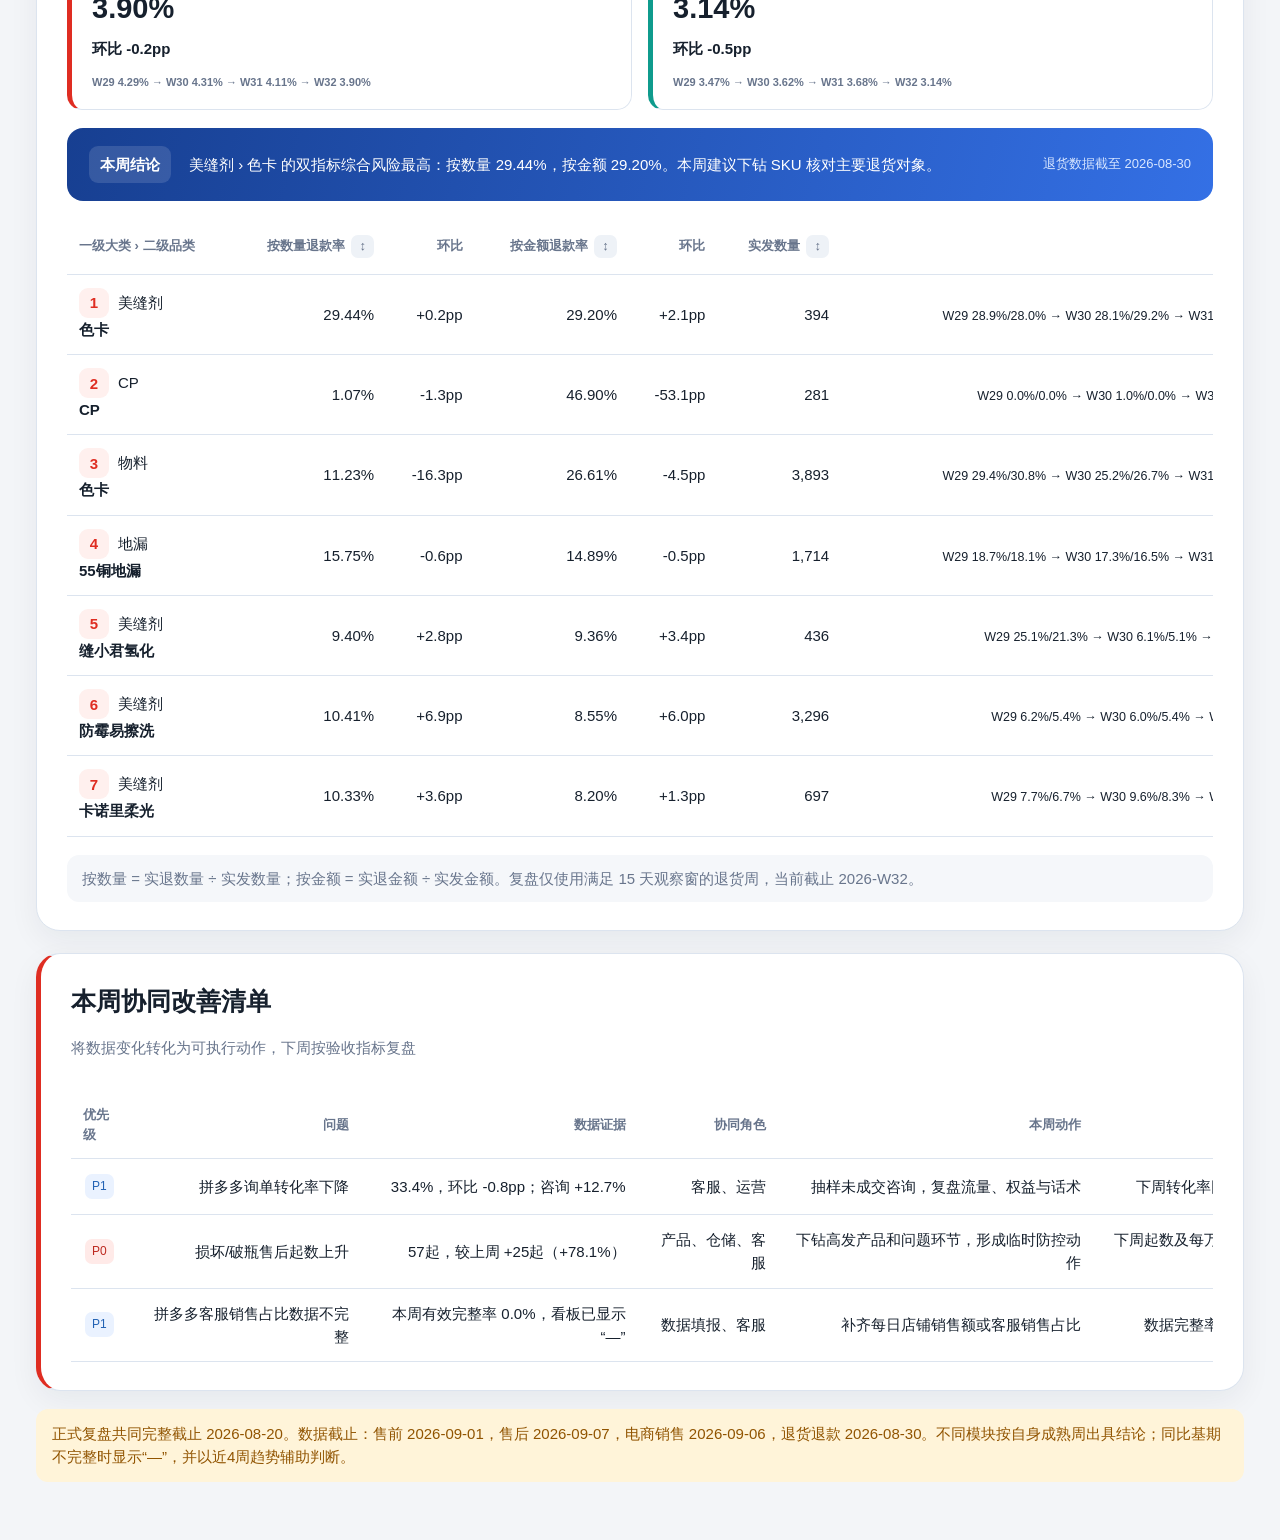
==== commit 91dacd1d: "更新客服看板至最新可用数据" ====
--- a/customer-service-dashboard/index.html
+++ b/customer-service-dashboard/index.html
@@ -4,7 +4,7 @@
   <meta charset="utf-8">
   <meta name="viewport" content="width=device-width,initial-scale=1">
   <title>客服售前售后经营工作台</title>
-  <link rel="stylesheet" href="../after-sales.css?v=20260907-1">
+  <link rel="stylesheet" href="../after-sales.css?v=20260907-2">
 </head>
 <body>
   <header class="hero">
@@ -73,6 +73,8 @@
         <label>开始周期<select id="returnStart"></select></label>
         <span class="arrow">→</span>
         <label>结束周期<select id="returnEnd"></select></label>
+        <label>平台<select id="returnPlatform"></select></label>
+        <label>店铺<select id="returnShop"></select></label>
         <label>运营一级大类<div id="returnCat1Combo" class="combo"></div></label>
         <span class="arrow">›</span>
         <label>运营二级品类<div id="returnCat2Combo" class="combo"></div></label>
@@ -87,10 +89,10 @@
   </main>
 
   <div id="tooltip" class="tooltip" role="tooltip"></div>
-  <script src="../data/pre-sales-data.js?v=20260821-12"></script>
-  <script src="../data/return-refund-summary-data.js?v=20260824-20"></script>
-  <script src="../dashboard-modal.js?v=20260824-20"></script>
-  <script src="../weekly-review.js?v=20260824-20"></script>
-  <script src="../pre-sales.js?v=20260907-1"></script>
+  <script src="../data/pre-sales-data.js?v=20260907-2"></script>
+  <script src="../data/return-refund-summary-data.js?v=20260907-2"></script>
+  <script src="../dashboard-modal.js?v=20260907-2"></script>
+  <script src="../weekly-review.js?v=20260907-2"></script>
+  <script src="../pre-sales.js?v=20260907-2"></script>
 </body>
 </html>
--- a/after-sales.css
+++ b/after-sales.css
@@ -26,13 +26,14 @@
 .radar-switch{display:flex;background:#f0f2f5;border-radius:10px;padding:4px}.radar-switch button{border:0;background:transparent;color:var(--muted);border-radius:7px;padding:7px 12px;font-weight:800}.radar-switch button.active{background:#fff;color:var(--blue);box-shadow:0 3px 9px rgba(0,0,0,.08)}.radar-svg{display:block;width:100%;max-height:455px}.radar-series{cursor:pointer;transition:opacity .15s ease}.radar-series:hover{opacity:.72}.radar-legend{display:flex;justify-content:center;gap:13px;flex-wrap:wrap}.radar-legend span{font-size:12px;color:var(--muted)}.radar-legend i{display:inline-block;width:12px;height:12px;border-radius:4px;margin-right:5px;vertical-align:-1px}.dark .radar-switch{background:#111a23}.dark .radar-switch button.active{background:#263441}
 .opportunity-list{display:grid;gap:11px}.opportunity-item{display:grid;grid-template-columns:58px 1fr auto;align-items:center;gap:14px;border:1px solid var(--line);border-radius:14px;background:var(--panel);padding:14px 16px;text-align:left}.opportunity-item:hover{border-color:#f1a099;background:#fff9f8}.opportunity-item .priority{display:grid;place-items:center;height:36px;border-radius:9px;background:#ffedeb;font-size:13px}.opportunity-item .priority.opportunity{color:#087e69;background:#e4f7f3}.opportunity-item p{margin:3px 0;color:var(--text)}.opportunity-item small{color:var(--muted)}.opportunity-item em{font-style:normal;color:var(--blue);white-space:nowrap}.dark .opportunity-item:hover{background:#202e3b}
 .quality-grid{display:grid;grid-template-columns:repeat(4,1fr);gap:14px;margin-top:18px}.quality-grid>div{border:1px solid var(--line);border-radius:14px;padding:16px}.quality-grid p{color:var(--muted);margin:7px 0 0}.pre-chart-node{cursor:pointer}
+.pre-series-legend{display:flex;align-items:center;justify-content:flex-end;gap:14px;flex-wrap:wrap;margin:-2px 0 8px;color:var(--muted);font-size:12px}.pre-series-legend span{display:inline-flex;align-items:center;gap:6px}.pre-series-legend i{width:12px;height:12px;border-radius:50%}.pre-series-legend .pre-series-note{margin-right:auto;border-radius:99px;background:#eef4ff;color:var(--blue);padding:5px 10px;font-weight:800}.pre-multi-trend .pre-chart-node:hover circle{stroke-width:5}.dark .pre-series-legend .pre-series-note{background:#1a304a}
 @media(max-width:1500px){.pre-metric-grid{grid-template-columns:repeat(4,1fr)}.pre-filters{grid-template-columns:1fr 24px 1fr 1fr 1fr}.pre-scope{grid-column:1/-1;border-left:0;border-top:1px solid var(--line);padding:12px 0 0;min-height:auto}}
 @media(max-width:1000px){.pre-metric-grid{grid-template-columns:repeat(2,1fr)}.funnel-flow{display:grid;grid-template-columns:1fr}.funnel-arrow{transform:rotate(90deg)}.quality-grid{grid-template-columns:repeat(2,1fr)}}
 @media(max-width:760px){.pre-filters{grid-template-columns:1fr}.pre-metric-grid{grid-template-columns:1fr 1fr}.pre-conclusion,.audit-summary{align-items:flex-start;flex-direction:column}.pre-conclusion em{white-space:normal}.structure-row{grid-template-columns:34px 1fr 85px}.structure-row .bar{display:none}.quality-grid{grid-template-columns:1fr}.opportunity-item{grid-template-columns:48px 1fr}.opportunity-item em{display:none}}
 
-/* 退货退款分析 v20 */
-.return-filters{grid-template-columns:minmax(150px,.65fr) 24px minmax(150px,.65fr) minmax(220px,1fr) 24px minmax(220px,1fr) auto minmax(280px,1.25fr);margin-bottom:22px}.return-filters select{margin-top:8px}.return-filters .combo-display{margin-top:8px}.return-filters .pre-scope{align-self:stretch}.return-kpis{display:grid;grid-template-columns:repeat(2,minmax(320px,1fr));gap:18px;margin-bottom:22px}.return-kpi{position:relative;min-height:176px;background:var(--panel);border:1px solid var(--line);border-left:6px solid var(--red);border-radius:20px;padding:24px 30px;box-shadow:var(--shadow)}.return-kpi.amount{border-left-color:var(--green)}.return-kpi>span{display:block;color:var(--muted);font-weight:800}.return-kpi strong{display:block;font-size:42px;margin:8px 0 2px}.return-kpi b{position:absolute;right:30px;top:69px;font-size:16px}.return-kpi small{display:block;color:var(--muted);margin-top:4px}.return-breadcrumb-card{padding:20px 26px;margin-bottom:22px}.return-breadcrumb{display:flex;justify-content:space-between;align-items:center;gap:18px}.return-breadcrumb strong{display:block;font-size:19px}.return-breadcrumb small{display:block;color:var(--muted);margin-top:4px}.return-analysis-card,.return-ranking-card{margin-bottom:22px}.return-chart-tabs{display:flex;background:#f0f2f5;padding:5px;border-radius:11px}.return-chart-tabs button{border:0;background:transparent;color:var(--muted);border-radius:8px;padding:9px 14px;font-weight:800}.return-chart-tabs button.active{background:var(--panel);color:var(--red);box-shadow:0 3px 10px rgba(0,0,0,.08)}.return-legend{display:flex;justify-content:flex-end;gap:22px;flex-wrap:wrap;color:var(--muted);font-size:13px;margin:0 0 7px}.return-legend i{display:inline-block;width:34px;border-top:4px solid var(--red);vertical-align:middle;margin-right:6px}.return-legend i.green{border-color:var(--green);border-top-style:dashed}.return-trend-svg,.return-quadrant-svg{display:block;width:100%;height:auto;overflow:visible}.return-chart-node,.return-risk-node,.return-row{cursor:pointer}.return-risk-node:hover circle{stroke:var(--text);stroke-width:3}.return-sort{display:flex;align-items:center;gap:7px}.return-sort select,.return-sort button{height:40px;border:1px solid var(--line);background:var(--panel);border-radius:9px;padding:0 11px;color:var(--muted);font-weight:800}.return-sort button.active{border-color:var(--red);background:#fff3f1;color:var(--red)}.return-row:hover td{background:#fff8f7}.return-review-kpis{display:grid;grid-template-columns:repeat(2,1fr);gap:16px;margin:8px 0 18px}.return-review-kpis article{border:1px solid var(--line);border-left:5px solid var(--red);border-radius:15px;padding:18px 20px}.return-review-kpis article:nth-child(2){border-left-color:var(--green)}.return-review-kpis span{display:block;color:var(--muted);font-weight:800}.return-review-kpis strong{display:block;font-size:29px;margin:6px 0}.return-review-kpis b{display:inline-block;margin-bottom:4px}.return-conclusion{margin:0 0 18px}.dark .return-chart-tabs{background:#111a23}.dark .return-sort button.active{background:#382523}.dark .return-row:hover td{background:#23303d}
-@media(max-width:1500px){.return-filters{grid-template-columns:1fr 24px 1fr 1fr 24px 1fr}.return-filters .period-switch{grid-column:auto}.return-filters .pre-scope{grid-column:1/-1;border-left:0;border-top:1px solid var(--line);padding:12px 0 0}}
+/* 退货退款分析 v21 */
+.return-filters{grid-template-columns:minmax(135px,.55fr) 20px minmax(135px,.55fr) minmax(150px,.65fr) minmax(190px,.9fr) minmax(190px,.9fr) 20px minmax(190px,.9fr) auto minmax(240px,1.1fr);margin-bottom:22px}.return-filters select{margin-top:8px}.return-filters .combo-display{margin-top:8px}.return-filters .pre-scope{align-self:stretch}.return-kpis{display:grid;grid-template-columns:repeat(2,minmax(320px,1fr));gap:18px;margin-bottom:22px}.return-kpi{position:relative;min-height:176px;background:var(--panel);border:1px solid var(--line);border-left:6px solid var(--red);border-radius:20px;padding:24px 30px;box-shadow:var(--shadow)}.return-kpi.amount{border-left-color:var(--green)}.return-kpi>span{display:block;color:var(--muted);font-weight:800}.return-kpi strong{display:block;font-size:42px;margin:8px 0 2px}.return-kpi b{position:absolute;right:30px;top:69px;font-size:16px}.return-kpi small{display:block;color:var(--muted);margin-top:4px}.return-breadcrumb-card{padding:20px 26px;margin-bottom:22px}.return-breadcrumb{display:flex;justify-content:space-between;align-items:center;gap:18px}.return-breadcrumb strong{display:block;font-size:19px}.return-breadcrumb small{display:block;color:var(--muted);margin-top:4px}.return-analysis-card,.return-ranking-card{margin-bottom:22px}.return-chart-tabs{display:flex;background:#f0f2f5;padding:5px;border-radius:11px}.return-chart-tabs button{border:0;background:transparent;color:var(--muted);border-radius:8px;padding:9px 14px;font-weight:800}.return-chart-tabs button.active{background:var(--panel);color:var(--red);box-shadow:0 3px 10px rgba(0,0,0,.08)}.return-legend{display:flex;justify-content:flex-end;gap:22px;flex-wrap:wrap;color:var(--muted);font-size:13px;margin:0 0 7px}.return-legend i{display:inline-block;width:34px;border-top:4px solid var(--red);vertical-align:middle;margin-right:6px}.return-legend i.green{border-color:var(--green);border-top-style:dashed}.return-trend-svg,.return-quadrant-svg{display:block;width:100%;height:auto;overflow:visible}.return-chart-node,.return-risk-node,.return-row{cursor:pointer}.return-risk-node:hover circle{stroke:var(--text);stroke-width:3}.return-sort{display:flex;align-items:center;gap:7px}.return-sort select,.return-sort button{height:40px;border:1px solid var(--line);background:var(--panel);border-radius:9px;padding:0 11px;color:var(--muted);font-weight:800}.return-sort button.active{border-color:var(--red);background:#fff3f1;color:var(--red)}.return-row:hover td{background:#fff8f7}.return-review-kpis{display:grid;grid-template-columns:repeat(2,1fr);gap:16px;margin:8px 0 18px}.return-review-kpis article{border:1px solid var(--line);border-left:5px solid var(--red);border-radius:15px;padding:18px 20px}.return-review-kpis article:nth-child(2){border-left-color:var(--green)}.return-review-kpis span{display:block;color:var(--muted);font-weight:800}.return-review-kpis strong{display:block;font-size:29px;margin:6px 0}.return-review-kpis b{display:inline-block;margin-bottom:4px}.return-conclusion{margin:0 0 18px}.dark .return-chart-tabs{background:#111a23}.dark .return-sort button.active{background:#382523}.dark .return-row:hover td{background:#23303d}
+@media(max-width:1500px){.return-filters{grid-template-columns:repeat(4,minmax(180px,1fr))}.return-filters .arrow{display:none}.return-filters .period-switch{grid-column:auto}.return-filters .pre-scope{grid-column:1/-1;border-left:0;border-top:1px solid var(--line);padding:12px 0 0}}
 @media(max-width:900px){.return-kpis,.return-review-kpis{grid-template-columns:1fr}.return-kpi b{position:static}.return-filters{grid-template-columns:1fr}.return-filters .arrow{display:none}.return-filters .pre-scope{grid-column:auto}.return-sort{align-items:stretch;flex-direction:column}.return-breadcrumb{align-items:flex-start;flex-direction:column}}
 
 /* 统一可读性、排序和下钻返回 v20 */
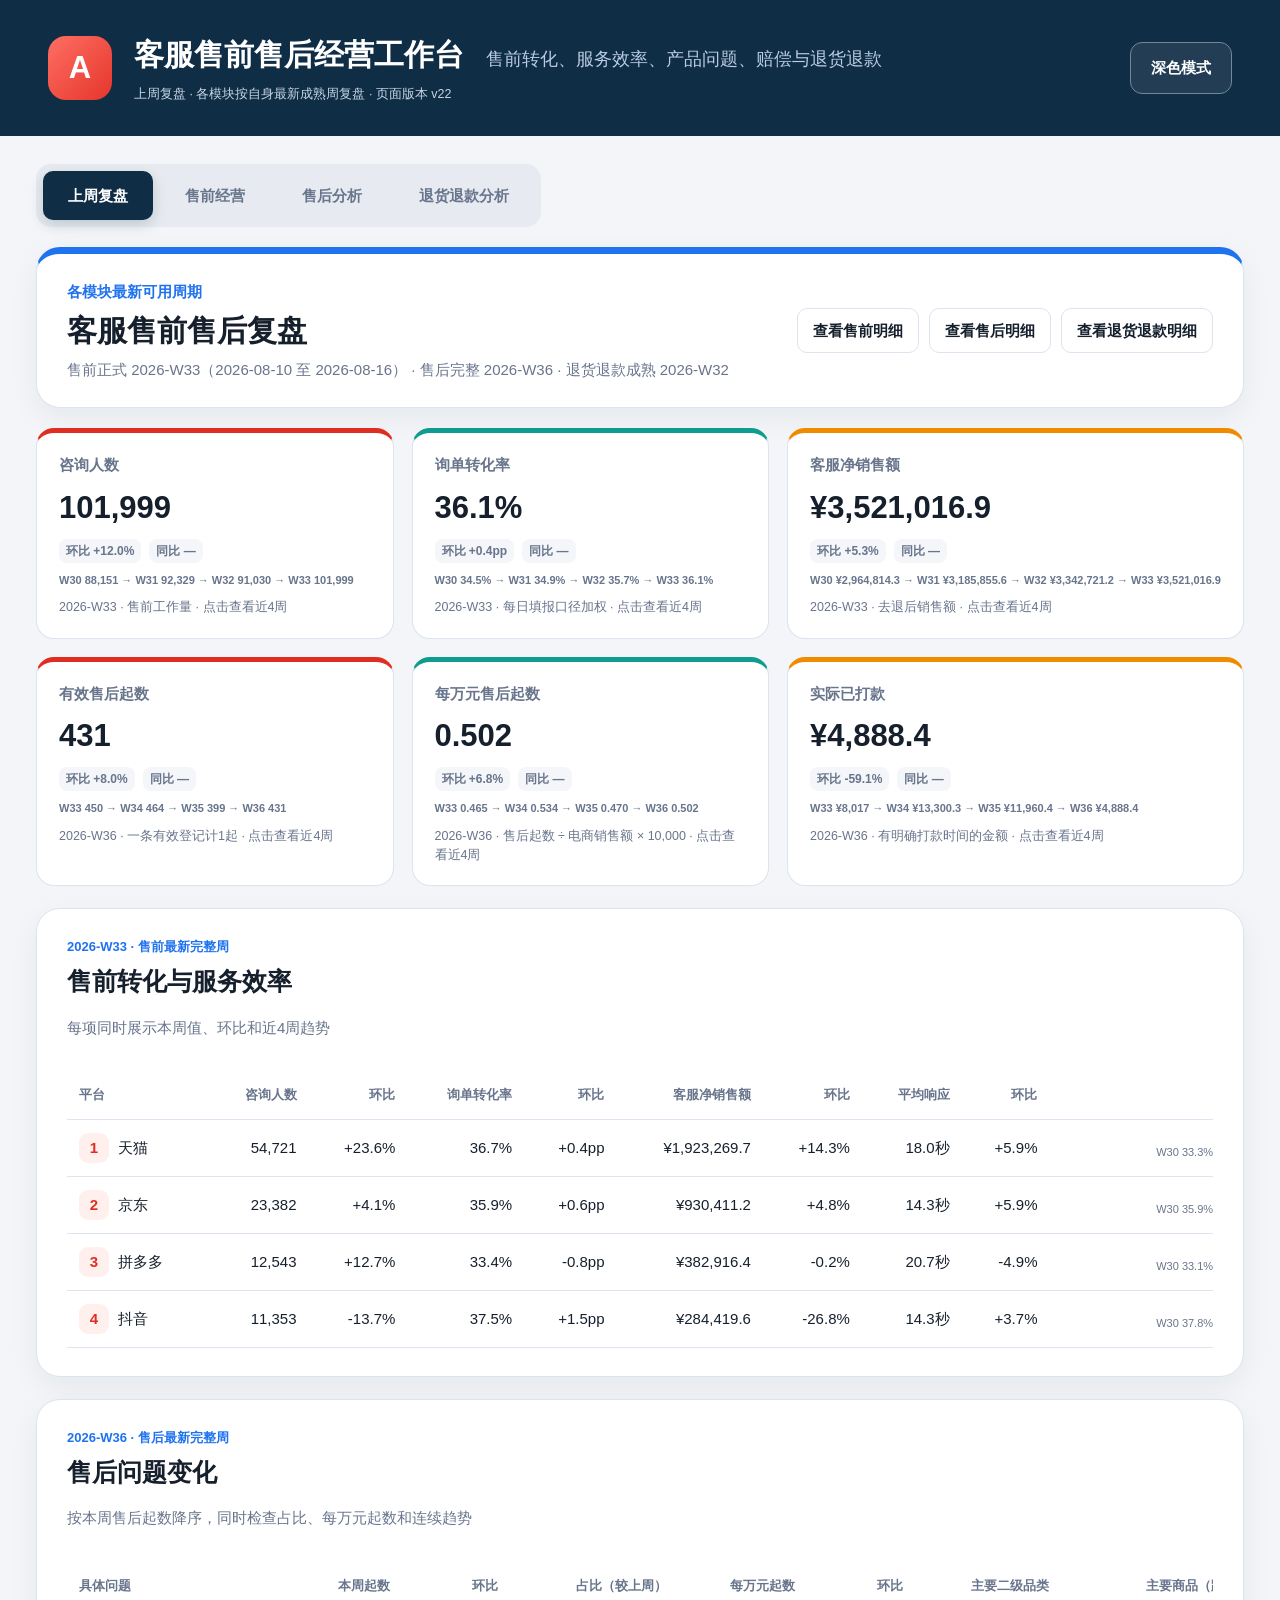
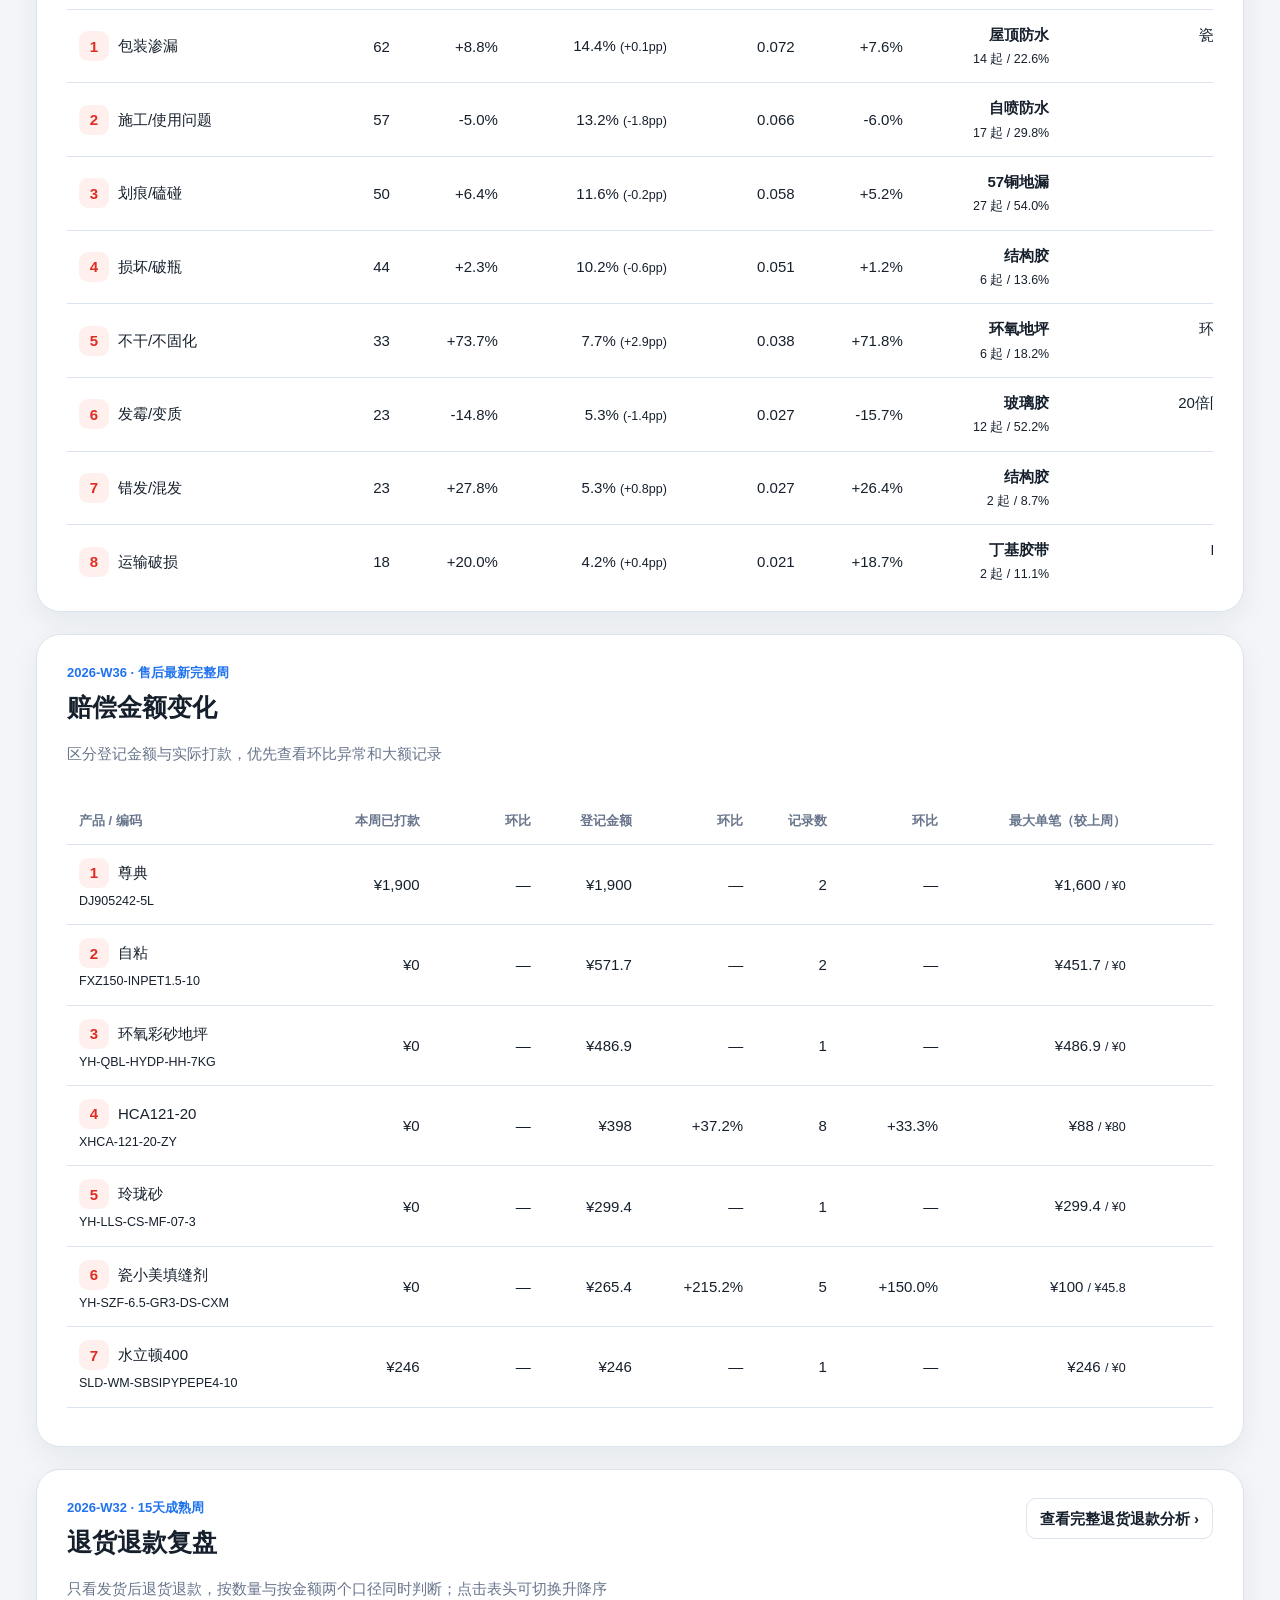
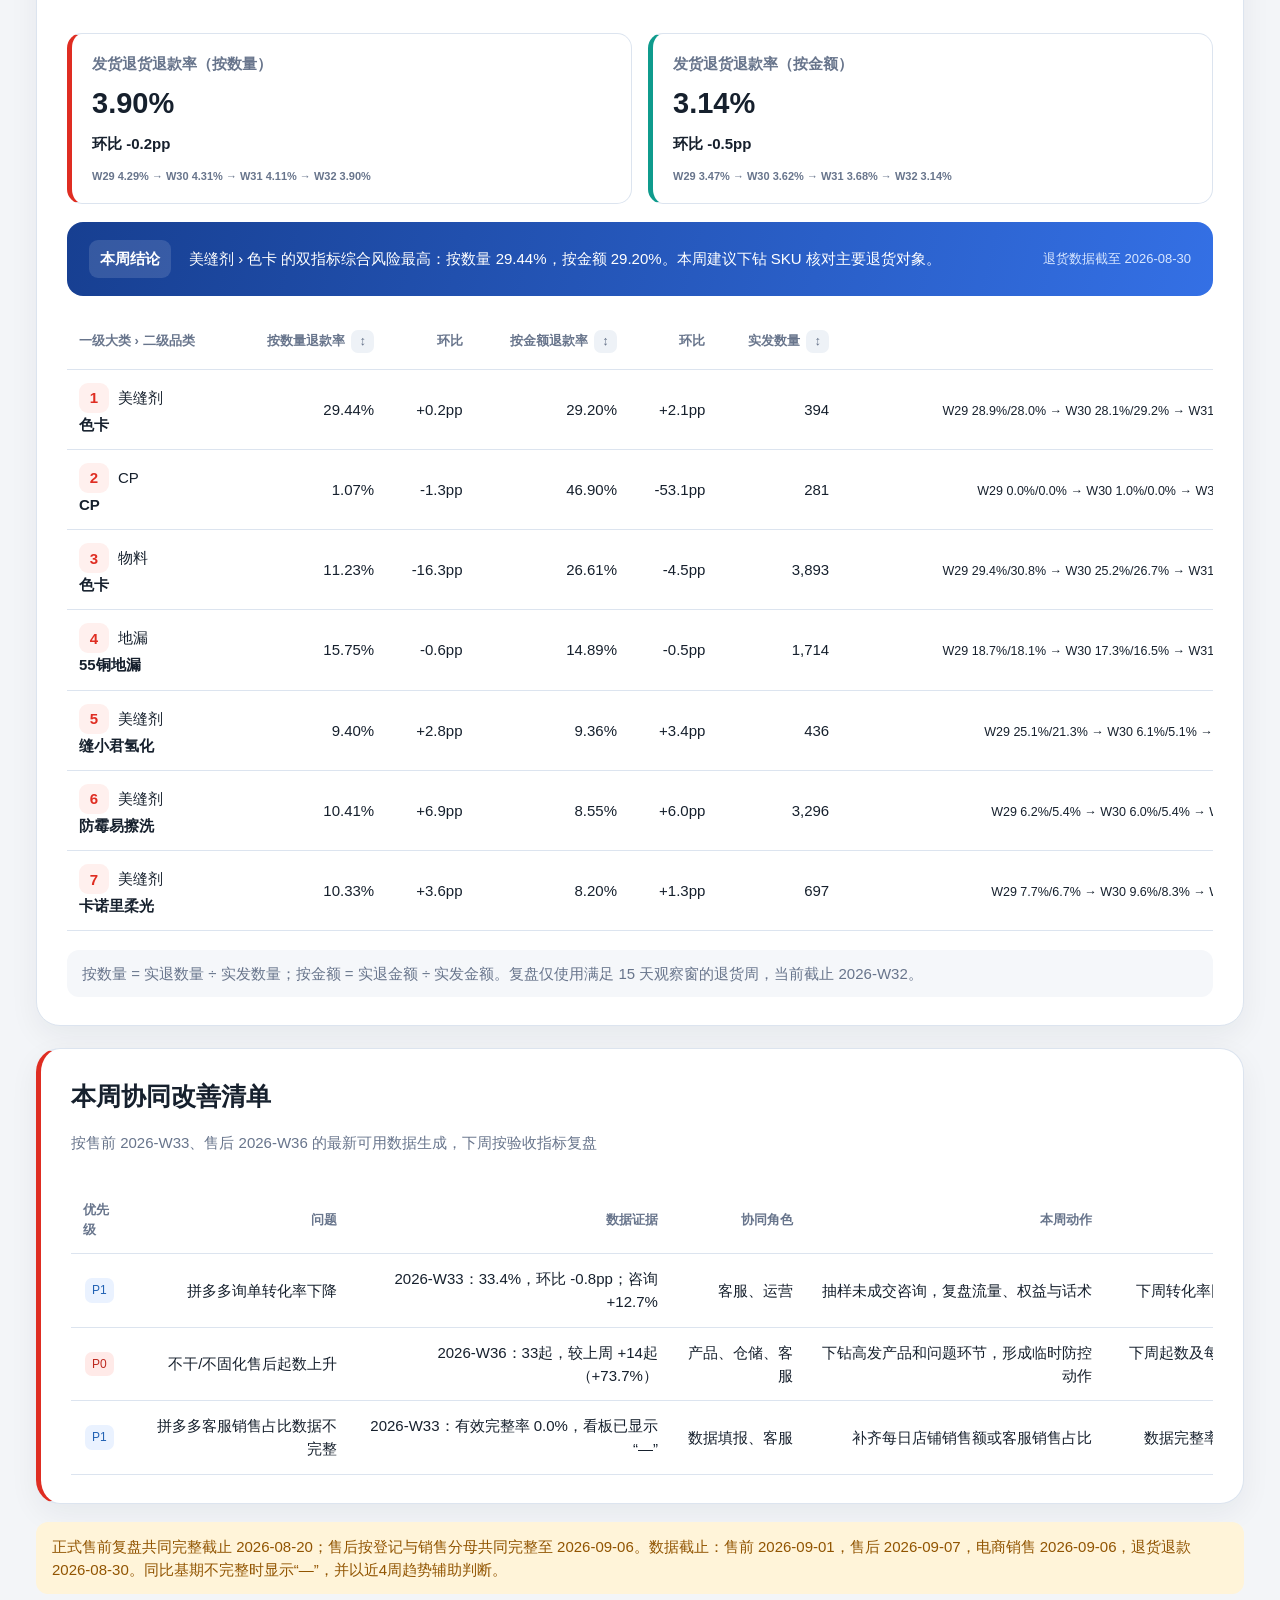
==== commit ee8c0085: "同步首页各模块最新结论" ====
--- a/customer-service-dashboard/index.html
+++ b/customer-service-dashboard/index.html
@@ -92,7 +92,7 @@
   <script src="../data/pre-sales-data.js?v=20260907-2"></script>
   <script src="../data/return-refund-summary-data.js?v=20260907-2"></script>
   <script src="../dashboard-modal.js?v=20260907-2"></script>
-  <script src="../weekly-review.js?v=20260907-2"></script>
+  <script src="../weekly-review.js?v=20260907-3"></script>
   <script src="../pre-sales.js?v=20260907-2"></script>
 </body>
 </html>
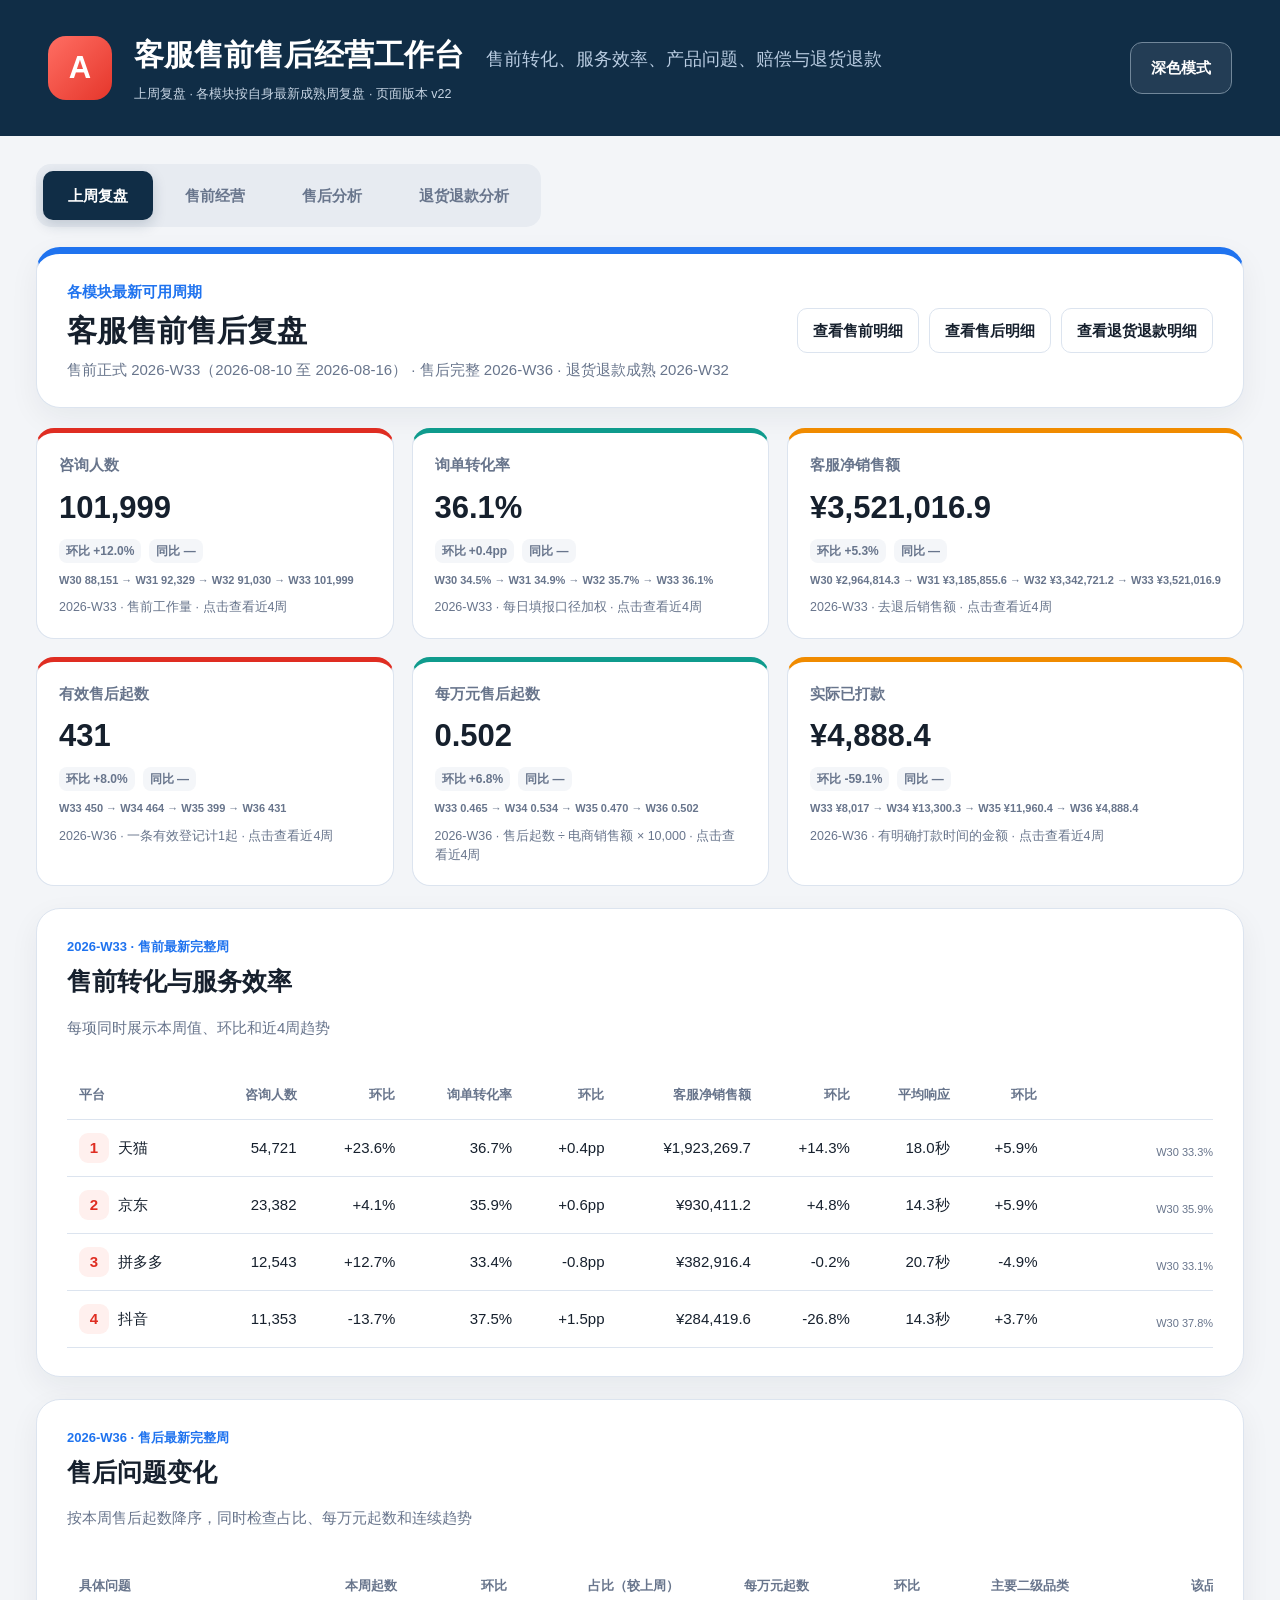
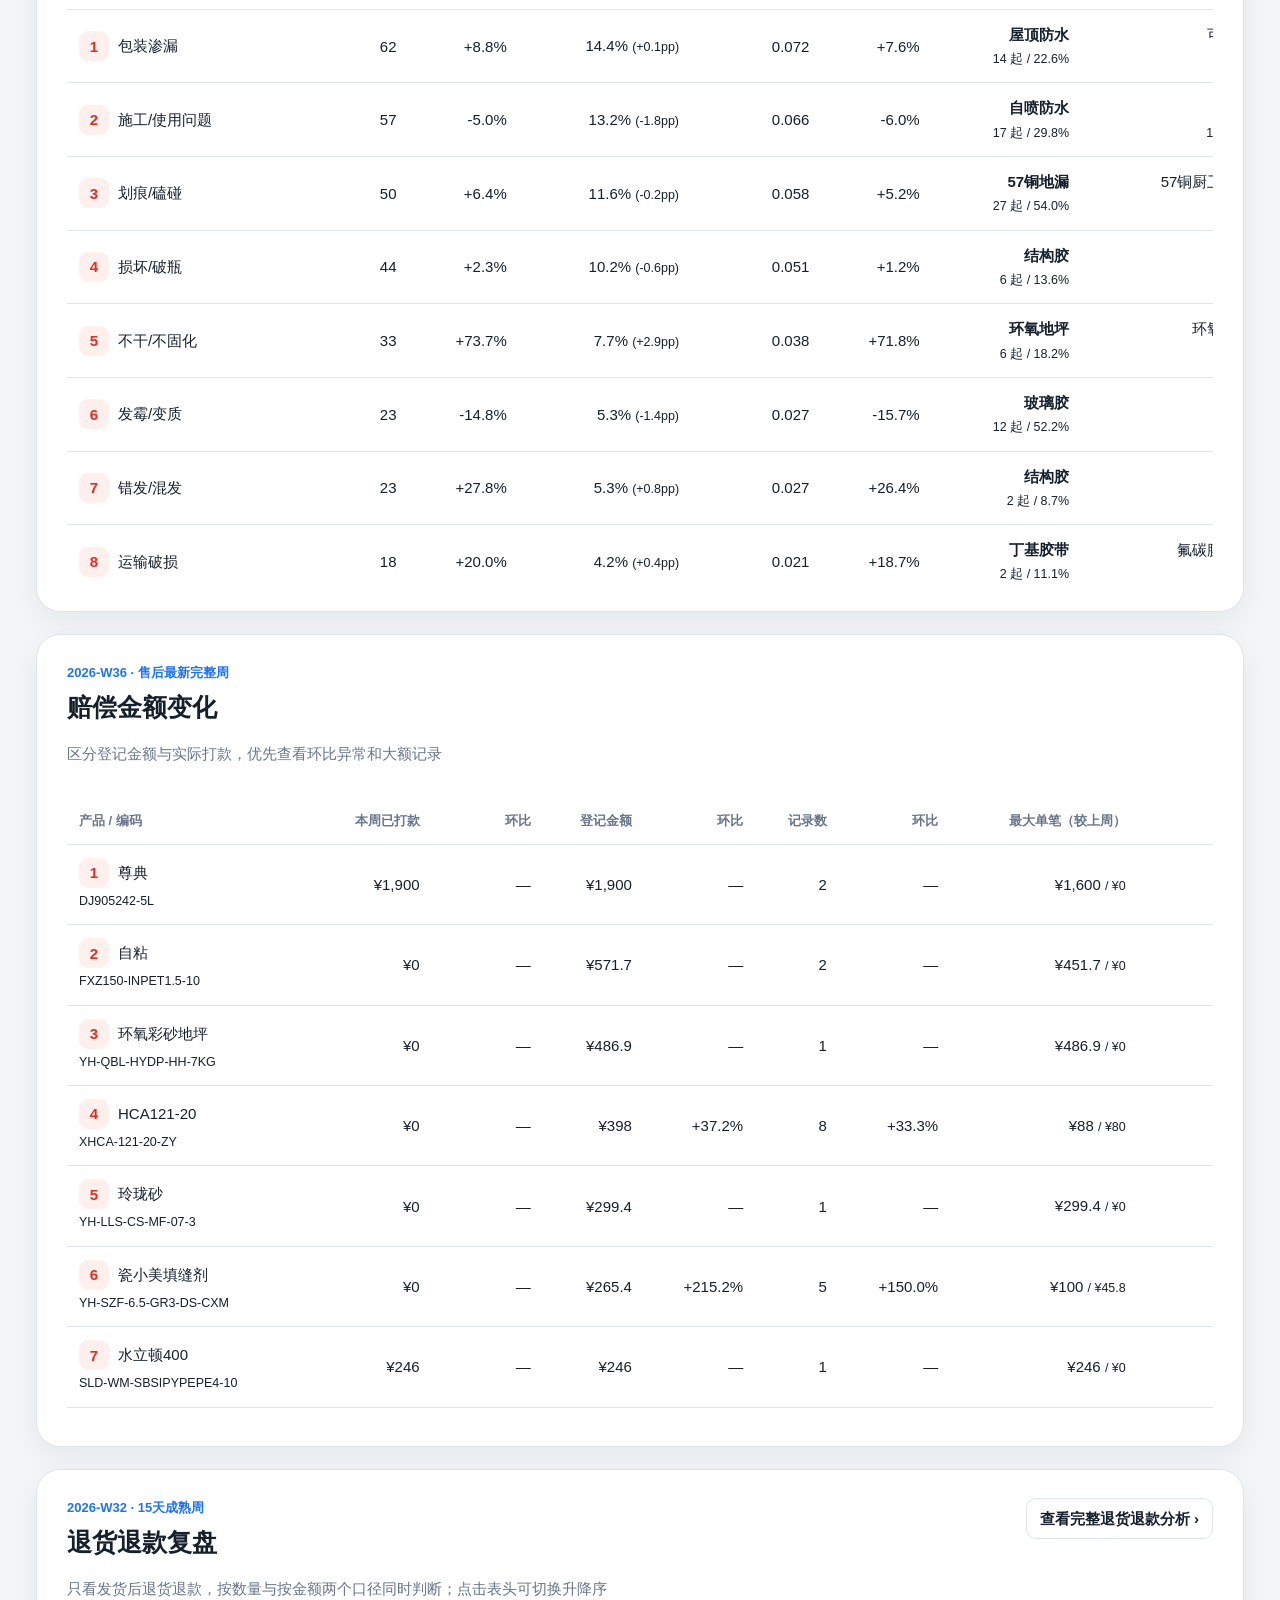
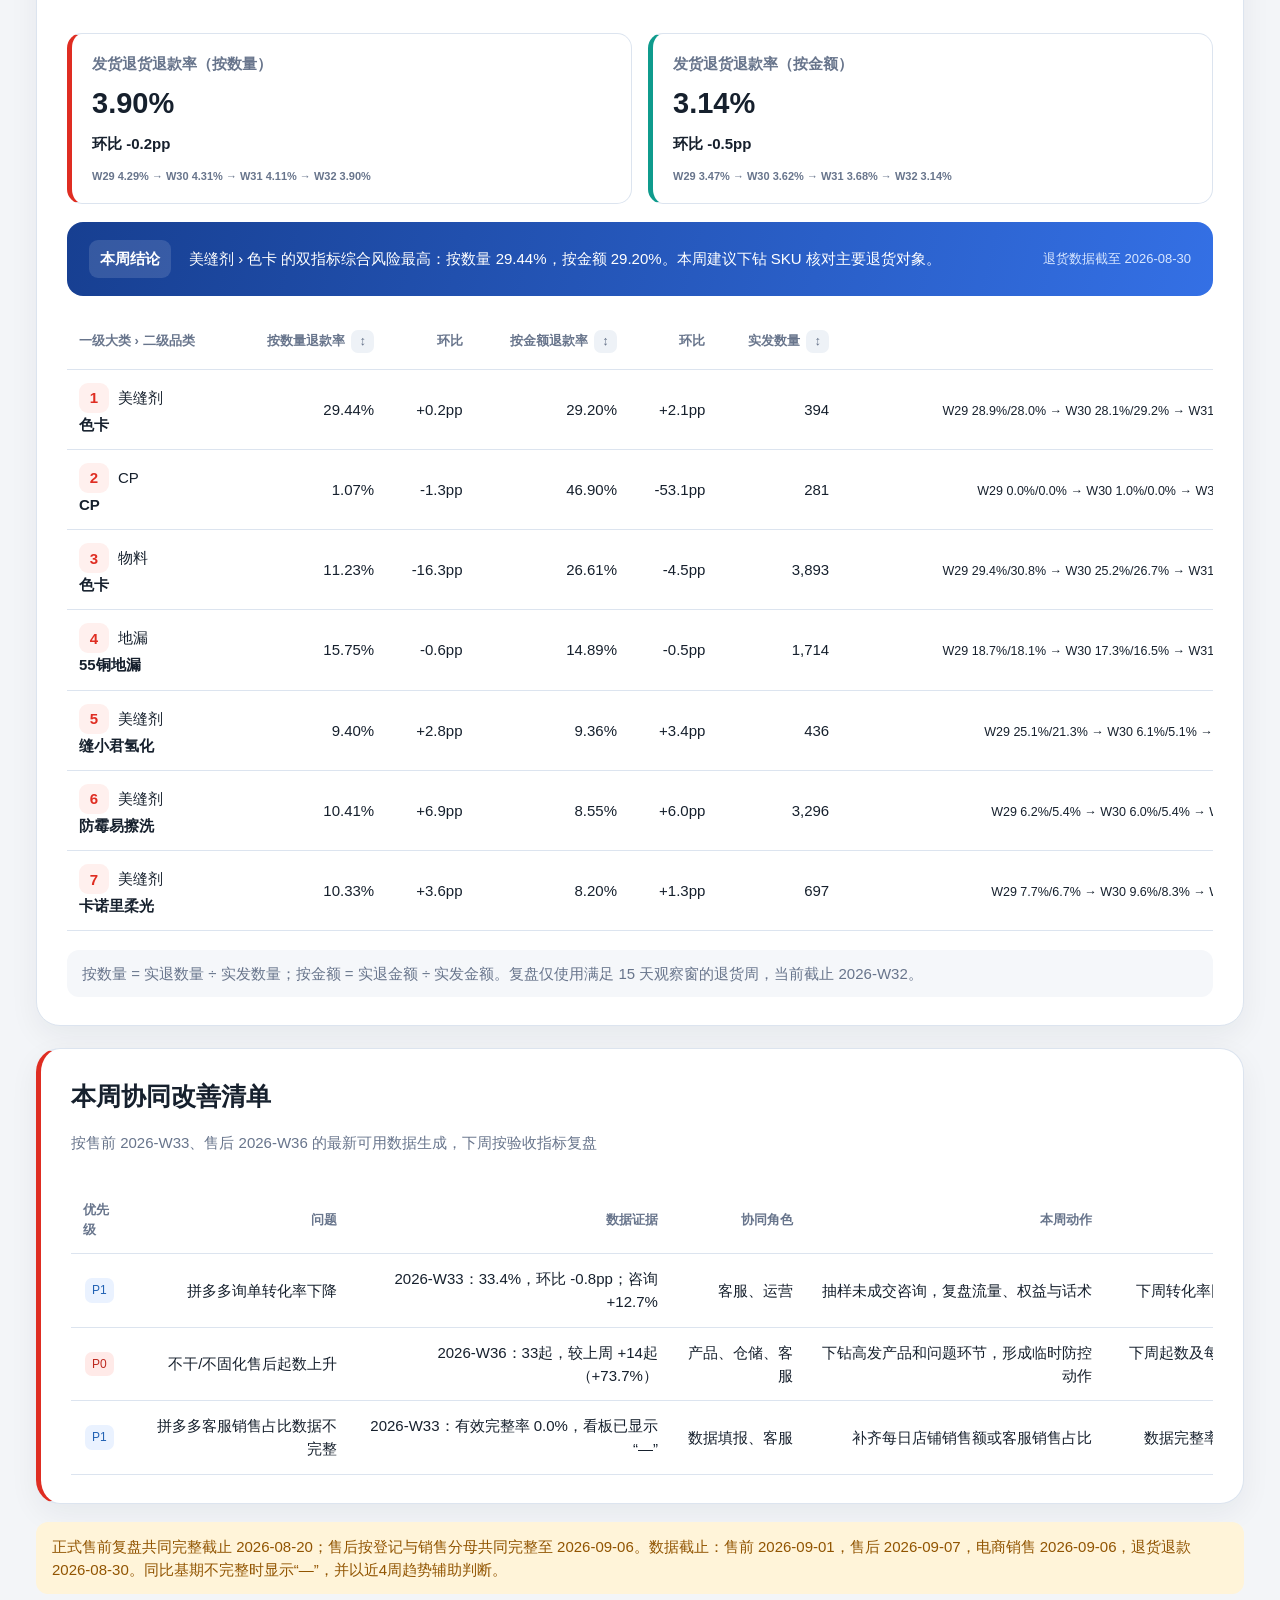
==== commit ebe92276: "fix after-sales product category pairing" ====
--- a/customer-service-dashboard/index.html
+++ b/customer-service-dashboard/index.html
@@ -92,7 +92,7 @@
   <script src="../data/pre-sales-data.js?v=20260907-2"></script>
   <script src="../data/return-refund-summary-data.js?v=20260907-2"></script>
   <script src="../dashboard-modal.js?v=20260907-2"></script>
-  <script src="../weekly-review.js?v=20260907-3"></script>
-  <script src="../pre-sales.js?v=20260907-2"></script>
+  <script src="../weekly-review.js?v=20260907-4"></script>
+  <script src="../pre-sales.js?v=20260907-4"></script>
 </body>
 </html>
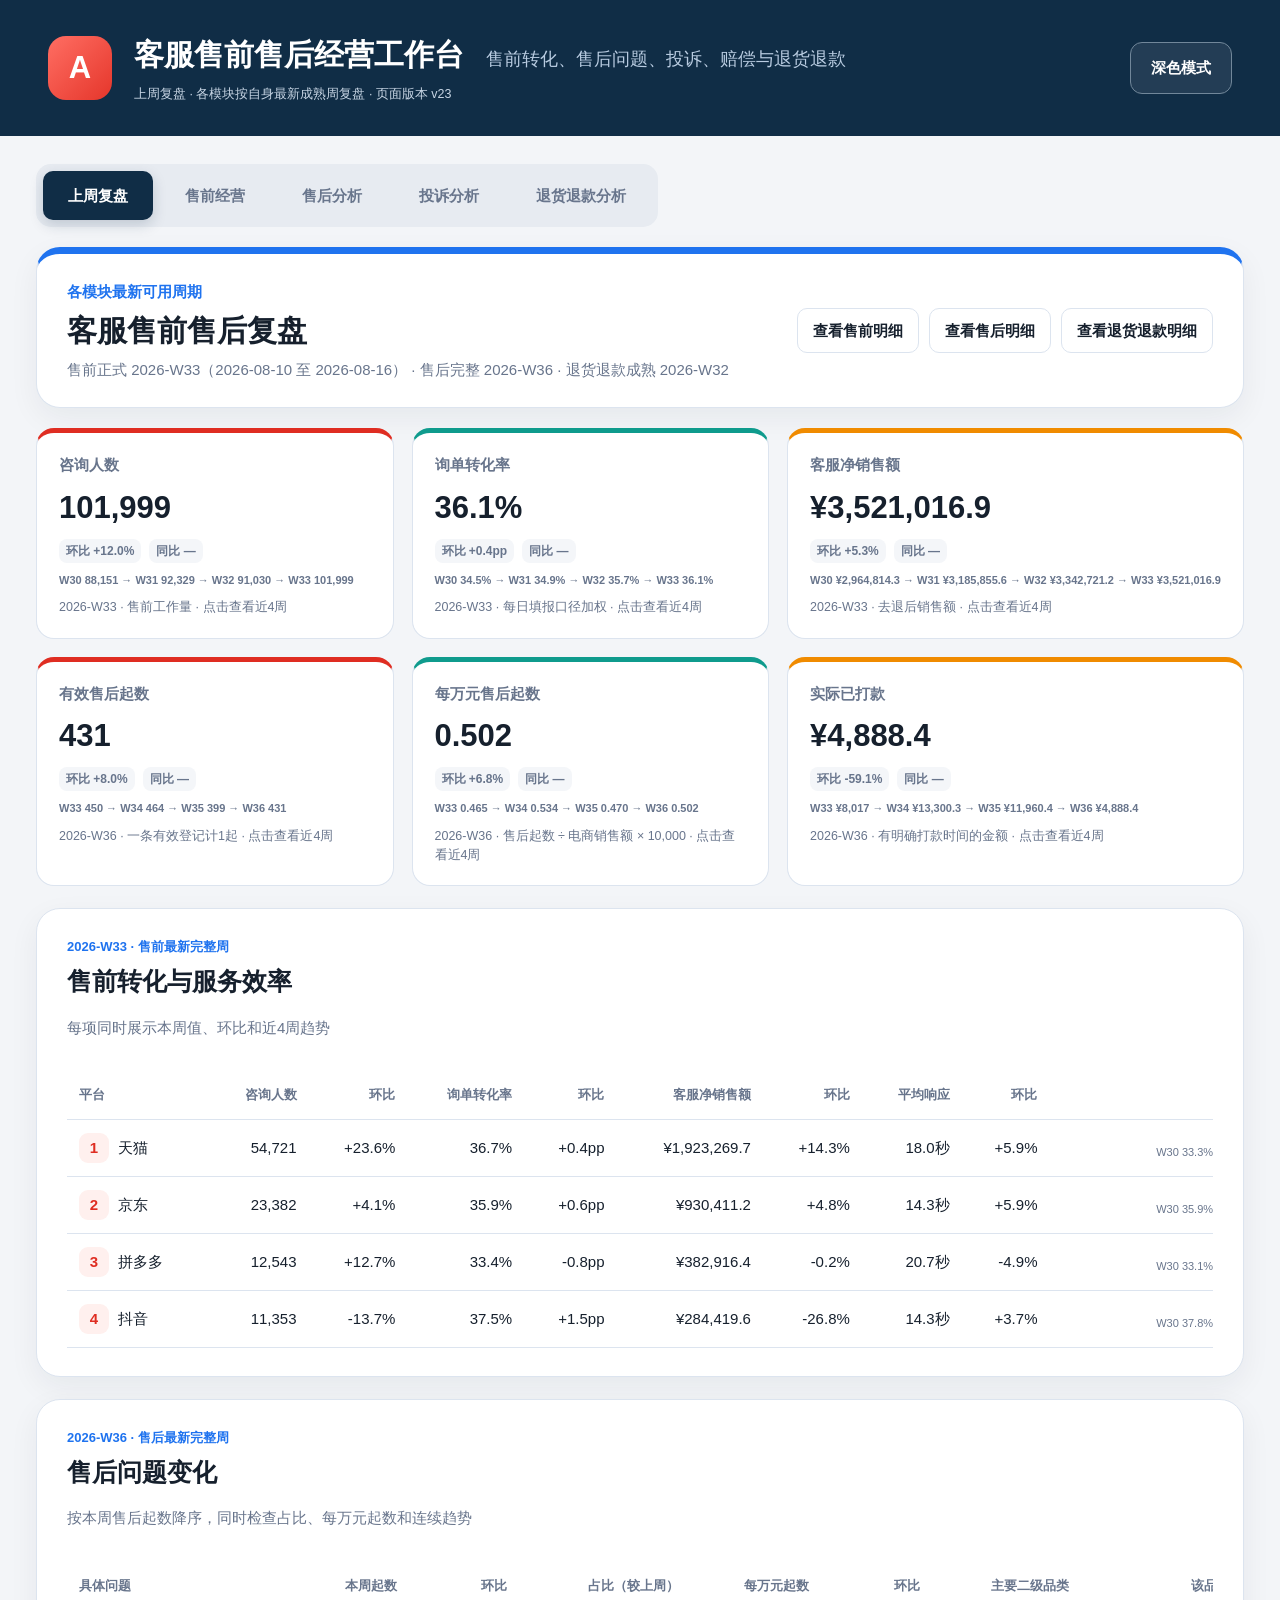
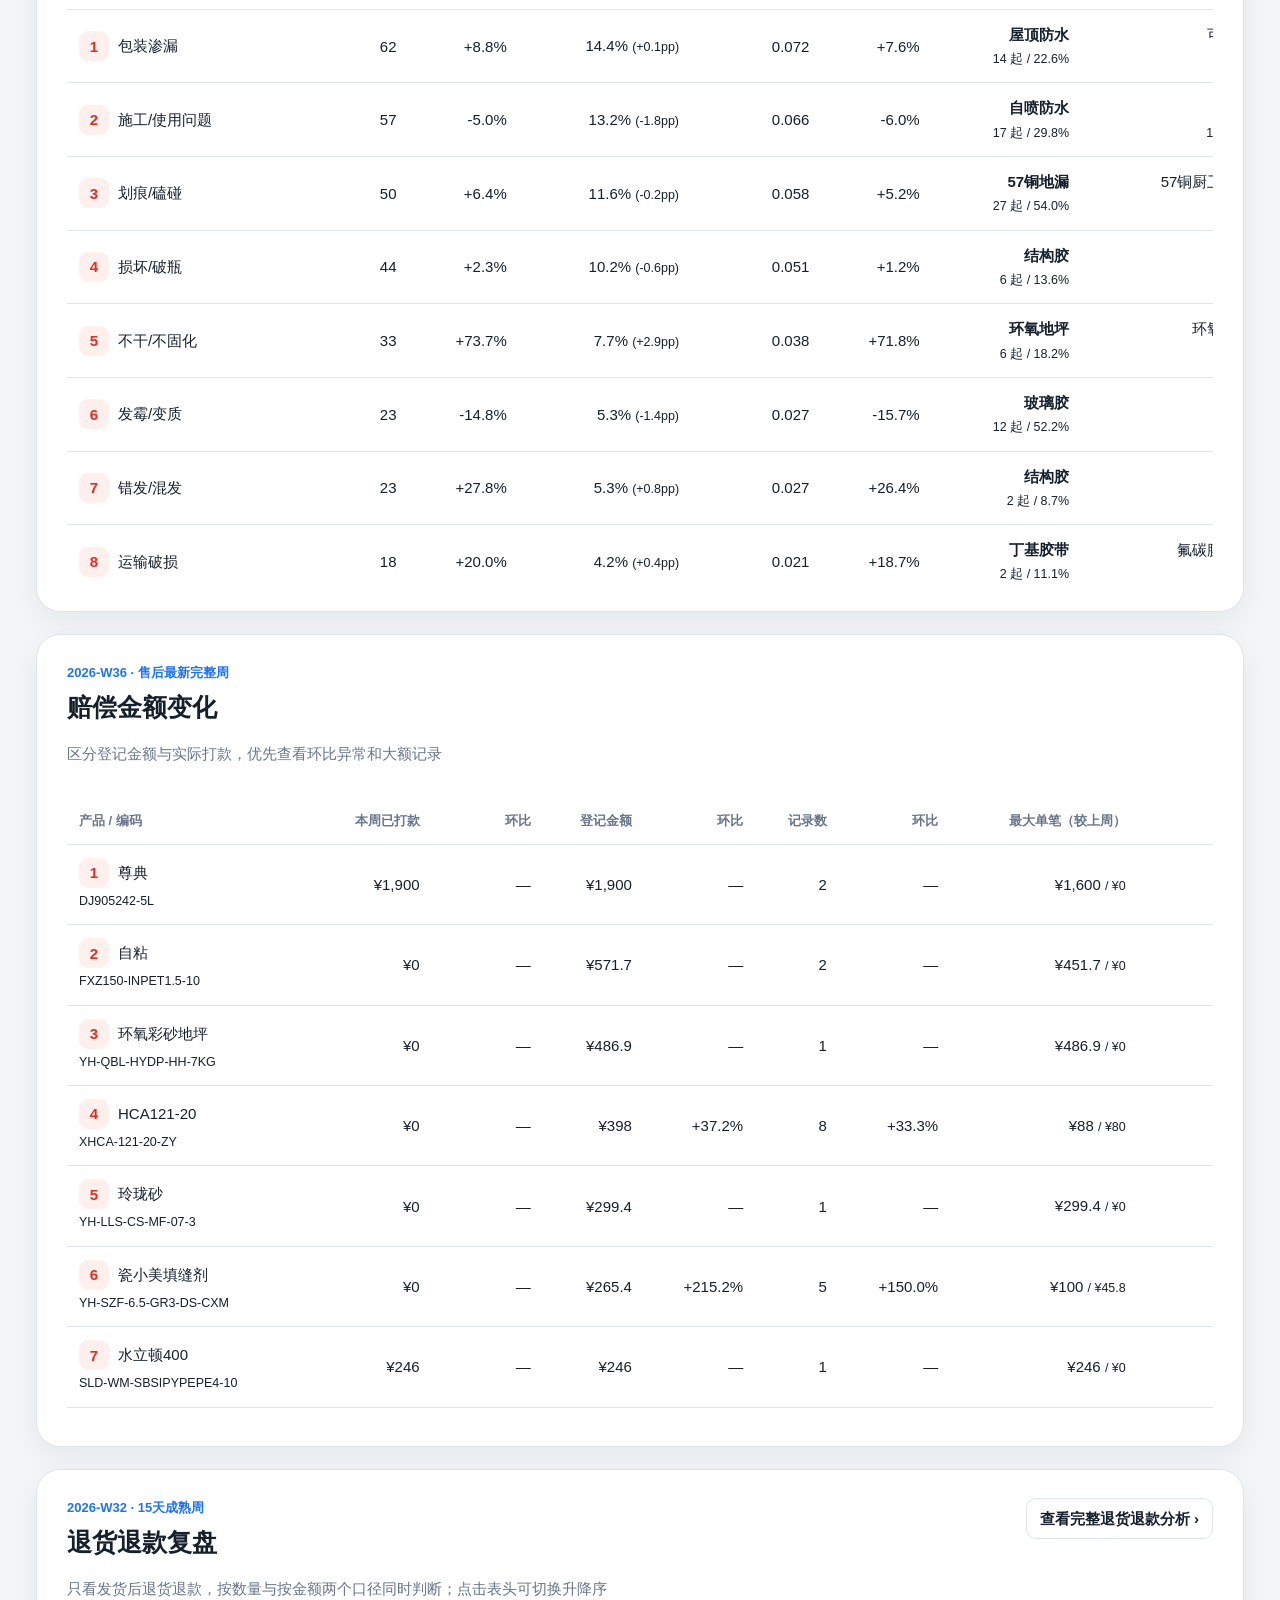
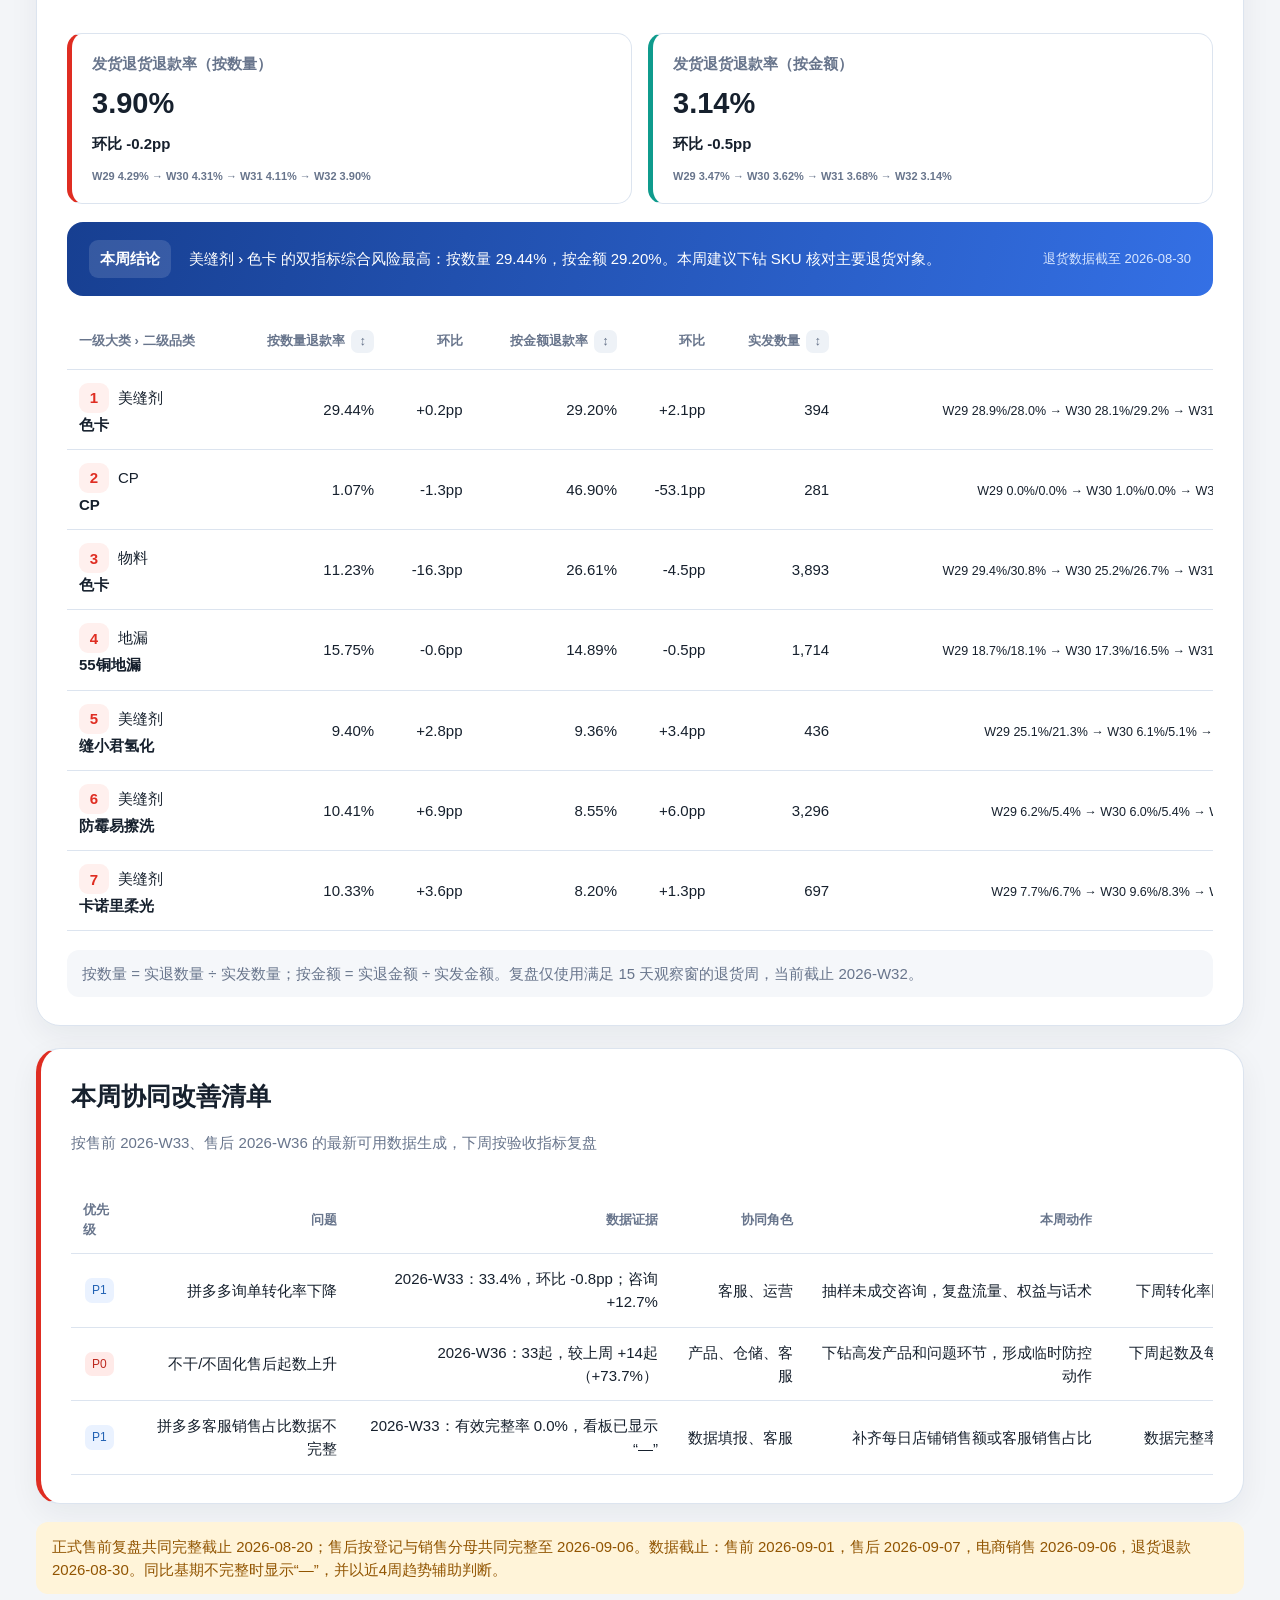
==== commit 9bebdeb6: "add complaint analysis workspace" ====
--- a/customer-service-dashboard/index.html
+++ b/customer-service-dashboard/index.html
@@ -8,7 +8,7 @@
 </head>
 <body>
   <header class="hero">
-    <div class="brand"><span class="logo">A</span><div><h1>客服售前售后经营工作台</h1><p>售前转化、服务效率、产品问题、赔偿与退货退款</p><small id="dataStatus">数据加载中…</small></div></div>
+    <div class="brand"><span class="logo">A</span><div><h1>客服售前售后经营工作台</h1><p>售前转化、售后问题、投诉、赔偿与退货退款</p><small id="dataStatus">数据加载中…</small></div></div>
     <button id="themeBtn" class="ghost">深色模式</button>
   </header>
 
@@ -17,6 +17,7 @@
       <button data-workspace="weekly" class="active">上周复盘</button>
       <button data-workspace="pre">售前经营</button>
       <button data-workspace="after">售后分析</button>
+      <button data-workspace="complaint">投诉分析</button>
       <button data-workspace="returns">退货退款分析</button>
     </div>
 
@@ -46,6 +47,8 @@
 
     <section id="afterSalesWorkspace" hidden>
     <section class="filters panel">
+      <label>平台<select id="afterPlatform"><option value="">全部平台</option></select></label>
+      <label>店铺<select id="afterShop"><option value="">全部店铺</option></select></label>
       <label>运营一级大类<div id="cat1Combo" class="combo"></div></label>
       <span class="arrow">›</span>
       <label>运营二级品类<div id="cat2Combo" class="combo"></div></label>
@@ -66,6 +69,17 @@
 
     <section id="kpis" class="kpis"></section>
     <section id="dashboardBody"></section>
+    </section>
+
+    <section id="complaintWorkspace" hidden>
+      <section class="filters complaint-filters panel">
+        <div class="period-switch" aria-label="投诉趋势粒度">
+          <button data-complaint-grain="month">月度趋势</button><button data-complaint-grain="week" class="active">最近4周</button>
+        </div>
+        <div class="pre-scope"><span>当前分析范围</span><strong id="complaintScope">正在加载投诉数据…</strong></div>
+      </section>
+      <section id="complaintKpis" class="complaint-kpis"></section>
+      <section id="complaintDashboardBody"></section>
     </section>
 
     <section id="returnRefundWorkspace" hidden>
@@ -89,10 +103,12 @@
   </main>
 
   <div id="tooltip" class="tooltip" role="tooltip"></div>
-  <script src="../data/pre-sales-data.js?v=20260907-2"></script>
-  <script src="../data/return-refund-summary-data.js?v=20260907-2"></script>
-  <script src="../dashboard-modal.js?v=20260907-2"></script>
-  <script src="../weekly-review.js?v=20260907-4"></script>
-  <script src="../pre-sales.js?v=20260907-4"></script>
+  <script src="../data/pre-sales-data.js?v=20260910-1"></script>
+  <script src="../data/return-refund-summary-data.js?v=20260910-1"></script>
+  <script src="../data/complaint-data.js?v=20260910-1"></script>
+  <script src="../dashboard-modal.js?v=20260910-1"></script>
+  <script src="../weekly-review.js?v=20260910-1"></script>
+  <script src="../complaint.js?v=20260910-1"></script>
+  <script src="../pre-sales.js?v=20260910-1"></script>
 </body>
 </html>
--- a/after-sales.css
+++ b/after-sales.css
@@ -36,6 +36,16 @@
 @media(max-width:1500px){.return-filters{grid-template-columns:repeat(4,minmax(180px,1fr))}.return-filters .arrow{display:none}.return-filters .period-switch{grid-column:auto}.return-filters .pre-scope{grid-column:1/-1;border-left:0;border-top:1px solid var(--line);padding:12px 0 0}}
 @media(max-width:900px){.return-kpis,.return-review-kpis{grid-template-columns:1fr}.return-kpi b{position:static}.return-filters{grid-template-columns:1fr}.return-filters .arrow{display:none}.return-filters .pre-scope{grid-column:auto}.return-sort{align-items:stretch;flex-direction:column}.return-breadcrumb{align-items:flex-start;flex-direction:column}}
 
+/* 投诉分析 v23 */
+.complaint-filters{display:grid;grid-template-columns:auto minmax(380px,1fr);align-items:center;margin-bottom:22px}.complaint-filters .pre-scope{border-left:1px solid var(--line);border-top:0;padding:4px 0 4px 24px;min-height:58px}.complaint-kpis{display:grid;grid-template-columns:repeat(4,1fr);gap:16px;margin-bottom:22px}.complaint-kpi{min-height:165px;border:1px solid var(--line);border-top:5px solid var(--red);border-radius:18px;background:var(--panel);padding:21px 22px;box-shadow:var(--shadow)}.complaint-kpi.trend{border-top-color:var(--blue)}.complaint-kpi.result{border-top-color:var(--green)}.complaint-kpi.quality{border-top-color:var(--orange)}.complaint-kpi>span{display:block;color:var(--muted);font-weight:800}.complaint-kpi strong{display:block;font-size:32px;margin:8px 0 5px}.complaint-kpi b{display:block;color:var(--text);font-size:14px}.complaint-kpi small{display:block;color:var(--muted);margin-top:9px}.complaint-conclusion{display:grid;grid-template-columns:auto minmax(320px,1fr) minmax(260px,.75fr);align-items:center;gap:18px;margin-bottom:22px;padding:18px 22px;border-radius:16px;background:linear-gradient(105deg,#173f91,#3470e5);color:#fff}.complaint-conclusion strong{border-radius:9px;background:rgba(255,255,255,.14);padding:7px 11px;white-space:nowrap}.complaint-conclusion span{font-weight:800}.complaint-conclusion em{color:#d9e7ff;font-size:13px;font-style:normal}.complaint-main-grid{grid-template-columns:minmax(0,.86fr) minmax(0,1.14fr);margin-bottom:22px}.complaint-main-grid>.card{margin:0}.complaint-trend-svg{display:block;width:100%;height:auto;overflow:visible}.complaint-product-card{margin-bottom:22px}.complaint-bottom-grid{grid-template-columns:minmax(320px,.65fr) minmax(0,1.35fr)}.complaint-bottom-grid>.card{margin:0}.complaint-unavailable{min-height:190px;display:flex;flex-direction:column;justify-content:center;align-items:flex-start;border:1px dashed var(--line);border-radius:15px;padding:24px;background:#fafbfc}.complaint-unavailable strong{font-size:44px;color:var(--muted)}.complaint-unavailable p{margin:5px 0 10px;font-weight:800}.complaint-unavailable small{color:var(--muted)}.complaint-mini-trend{white-space:nowrap;color:var(--muted);font-size:12px}.complaint-type-card table{min-width:760px}.complaint-product-card table{min-width:980px}.dark .complaint-unavailable{background:#111a23}.dark .complaint-kpi{background:var(--panel)}
+@media(max-width:1250px){.complaint-kpis{grid-template-columns:repeat(2,1fr)}.complaint-main-grid,.complaint-bottom-grid{grid-template-columns:1fr}.complaint-conclusion{grid-template-columns:auto 1fr}.complaint-conclusion em{grid-column:1/-1}.complaint-filters{grid-template-columns:1fr}.complaint-filters .pre-scope{border-left:0;border-top:1px solid var(--line);padding:12px 0 0}}
+@media(max-width:760px){.complaint-kpis{grid-template-columns:1fr}.complaint-conclusion{display:flex;align-items:flex-start;flex-direction:column}}
+
 /* 统一可读性、排序和下钻返回 v20 */
 .pre-metric-card{min-width:0;overflow:hidden}.pre-metric-value{max-width:100%;overflow:hidden;text-overflow:ellipsis;font-size:clamp(20px,1.65vw,25px)!important;letter-spacing:-.02em}.pre-drill-bar{display:flex;align-items:center;justify-content:space-between;gap:18px;margin-bottom:16px;padding:14px 18px;border:1px solid var(--line);border-left:5px solid var(--blue);border-radius:14px;background:var(--panel)}.pre-drill-bar span{display:block;color:var(--muted);font-size:12px;font-weight:800}.pre-drill-bar strong{display:block;margin-top:2px}.dashboard-modal-actions{display:flex;align-items:center;gap:10px}.dashboard-modal-back{height:42px;border:1px solid var(--line);border-radius:10px;background:var(--panel);padding:0 14px;color:var(--muted);font-weight:800}.dashboard-modal-back:hover{border-color:var(--blue);color:var(--blue)}.review-sort-button{display:inline-flex;align-items:center;justify-content:flex-end;gap:6px;border:0;background:transparent;color:inherit;padding:3px 0;font-weight:800;white-space:nowrap}.review-sort-button span{display:inline-grid;place-items:center;width:23px;height:23px;border-radius:7px;background:#eef2f7;color:var(--muted)}.review-sort-button.active{color:var(--red)}.review-sort-button.active span{background:#fff0ee;color:var(--red)}.return-head-actions{display:flex;align-items:center;gap:10px;flex-wrap:wrap;justify-content:flex-end}.return-period-trend{display:flex;align-items:center;justify-content:flex-end;gap:6px;white-space:nowrap}.return-period-trend>b{color:var(--muted);font-weight:400}.return-period-trend>span{display:inline-flex;align-items:center;gap:4px}.period-status{display:inline-block;border-radius:99px;padding:2px 6px;background:#fff1d8;color:#9a5b00;font-size:10px;font-style:normal;font-weight:800;white-space:nowrap}.period-status.partial,.period-status.anomaly{background:#ffe9e6;color:#bd291f}.return-filters .pre-scope small{display:flex;gap:6px;flex-wrap:wrap;margin-top:6px;color:var(--muted)}.dark .dashboard-modal-back,.dark .pre-drill-bar{background:var(--panel)}.dark .review-sort-button span{background:#111a23}.dark .review-sort-button.active span{background:#382523}
 @media(max-width:900px){.return-head-actions{align-items:stretch;flex-direction:column}.pre-drill-bar{align-items:flex-start;flex-direction:column}.dashboard-modal-back{display:none}.return-period-trend{align-items:flex-end;flex-direction:column}.return-period-trend>b{display:none}}
+
+/* 售后平台 / 店铺筛选 v23 */
+#afterSalesWorkspace>.filters{grid-template-columns:minmax(145px,.65fr) minmax(175px,.8fr) minmax(180px,.85fr) 20px minmax(180px,.85fr) 20px minmax(190px,.9fr) auto minmax(220px,1fr)}
+@media(max-width:1500px){#afterSalesWorkspace>.filters{grid-template-columns:repeat(4,minmax(180px,1fr))}#afterSalesWorkspace>.filters .arrow{display:none}}
+@media(max-width:760px){#afterSalesWorkspace>.filters{grid-template-columns:1fr}}
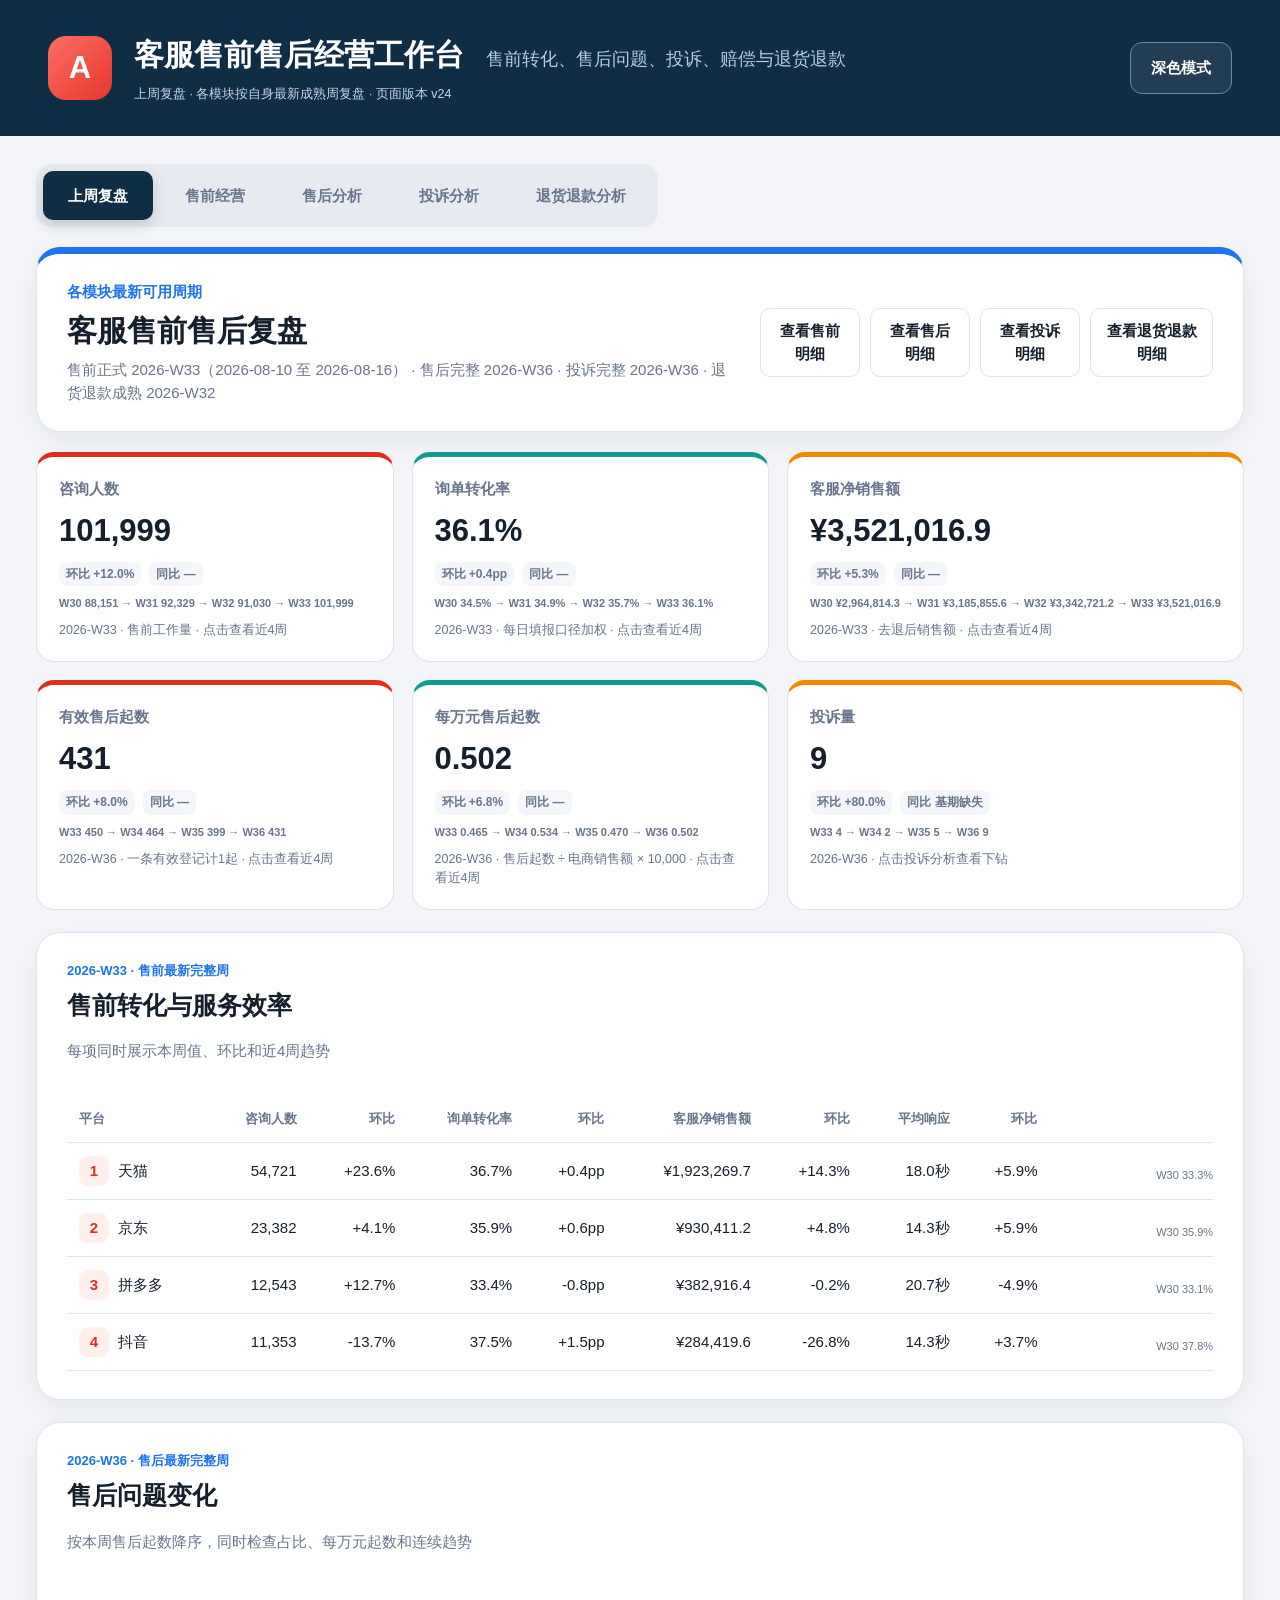
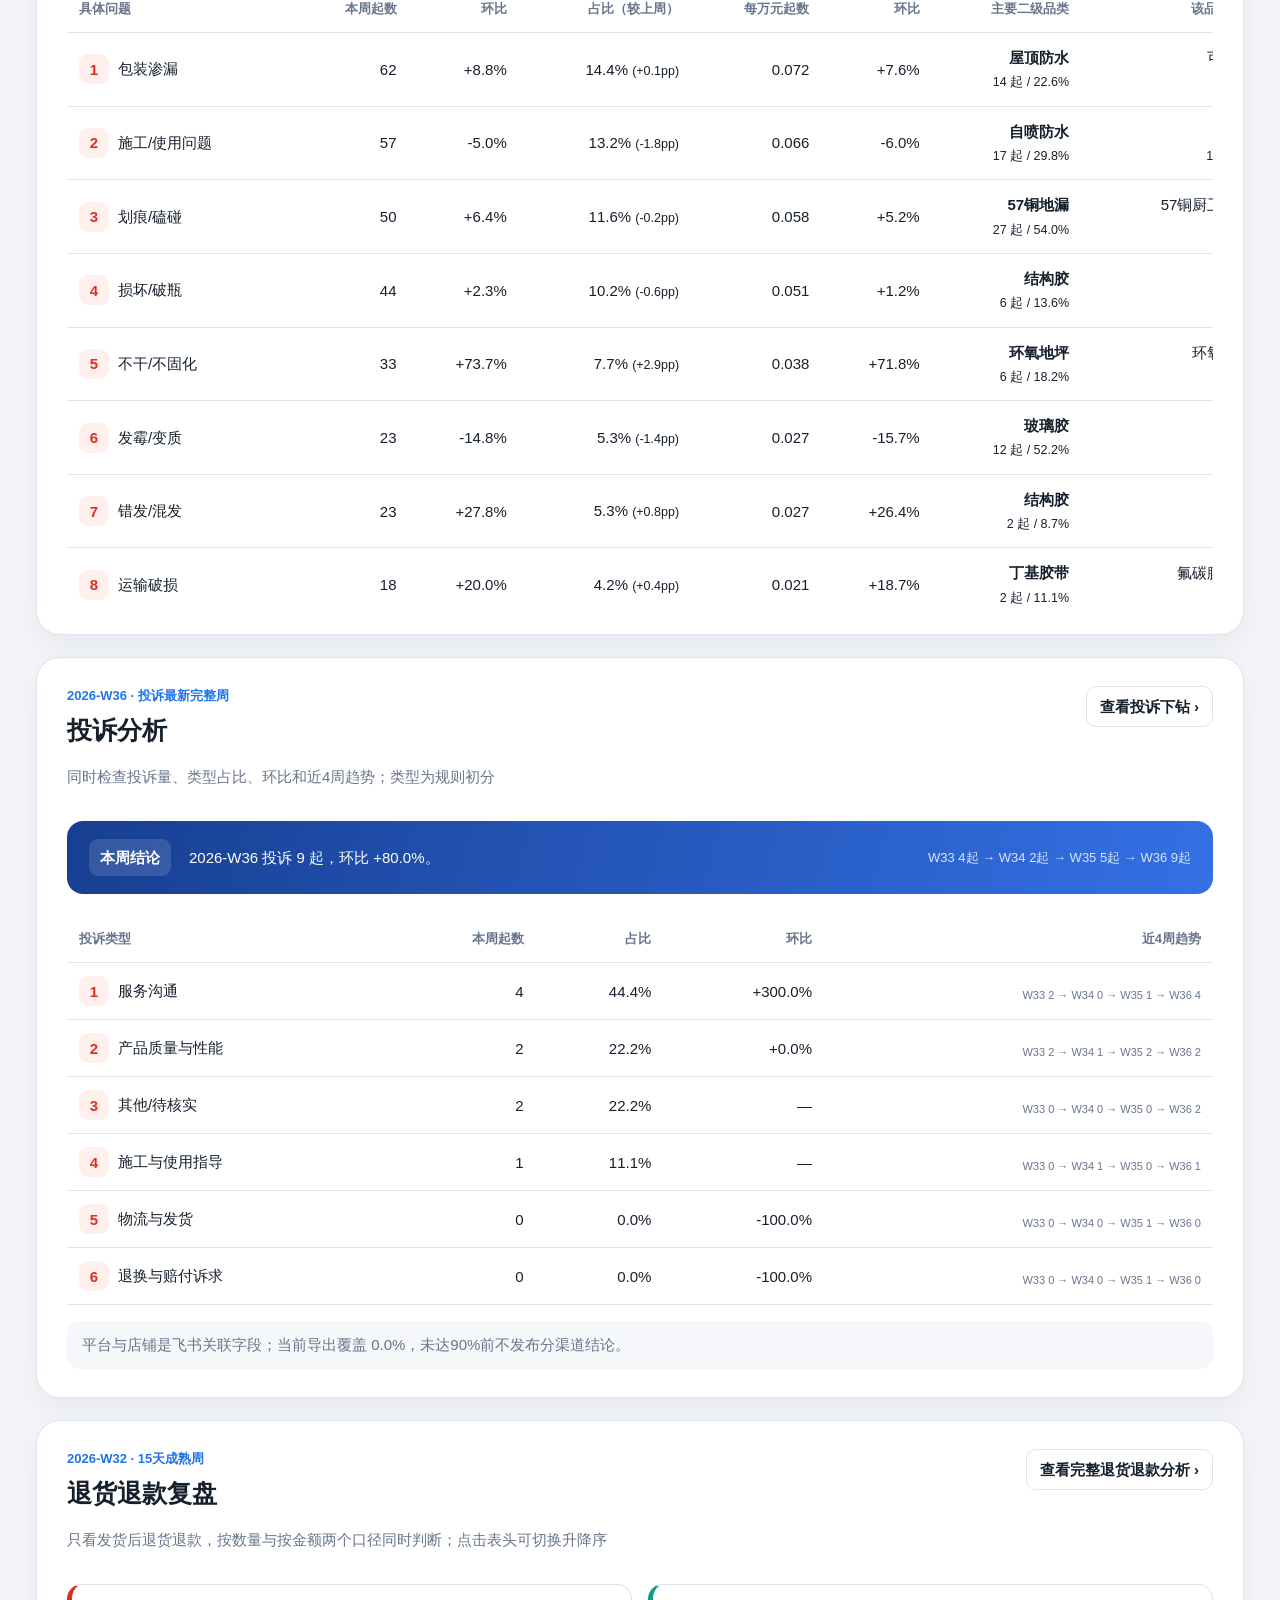
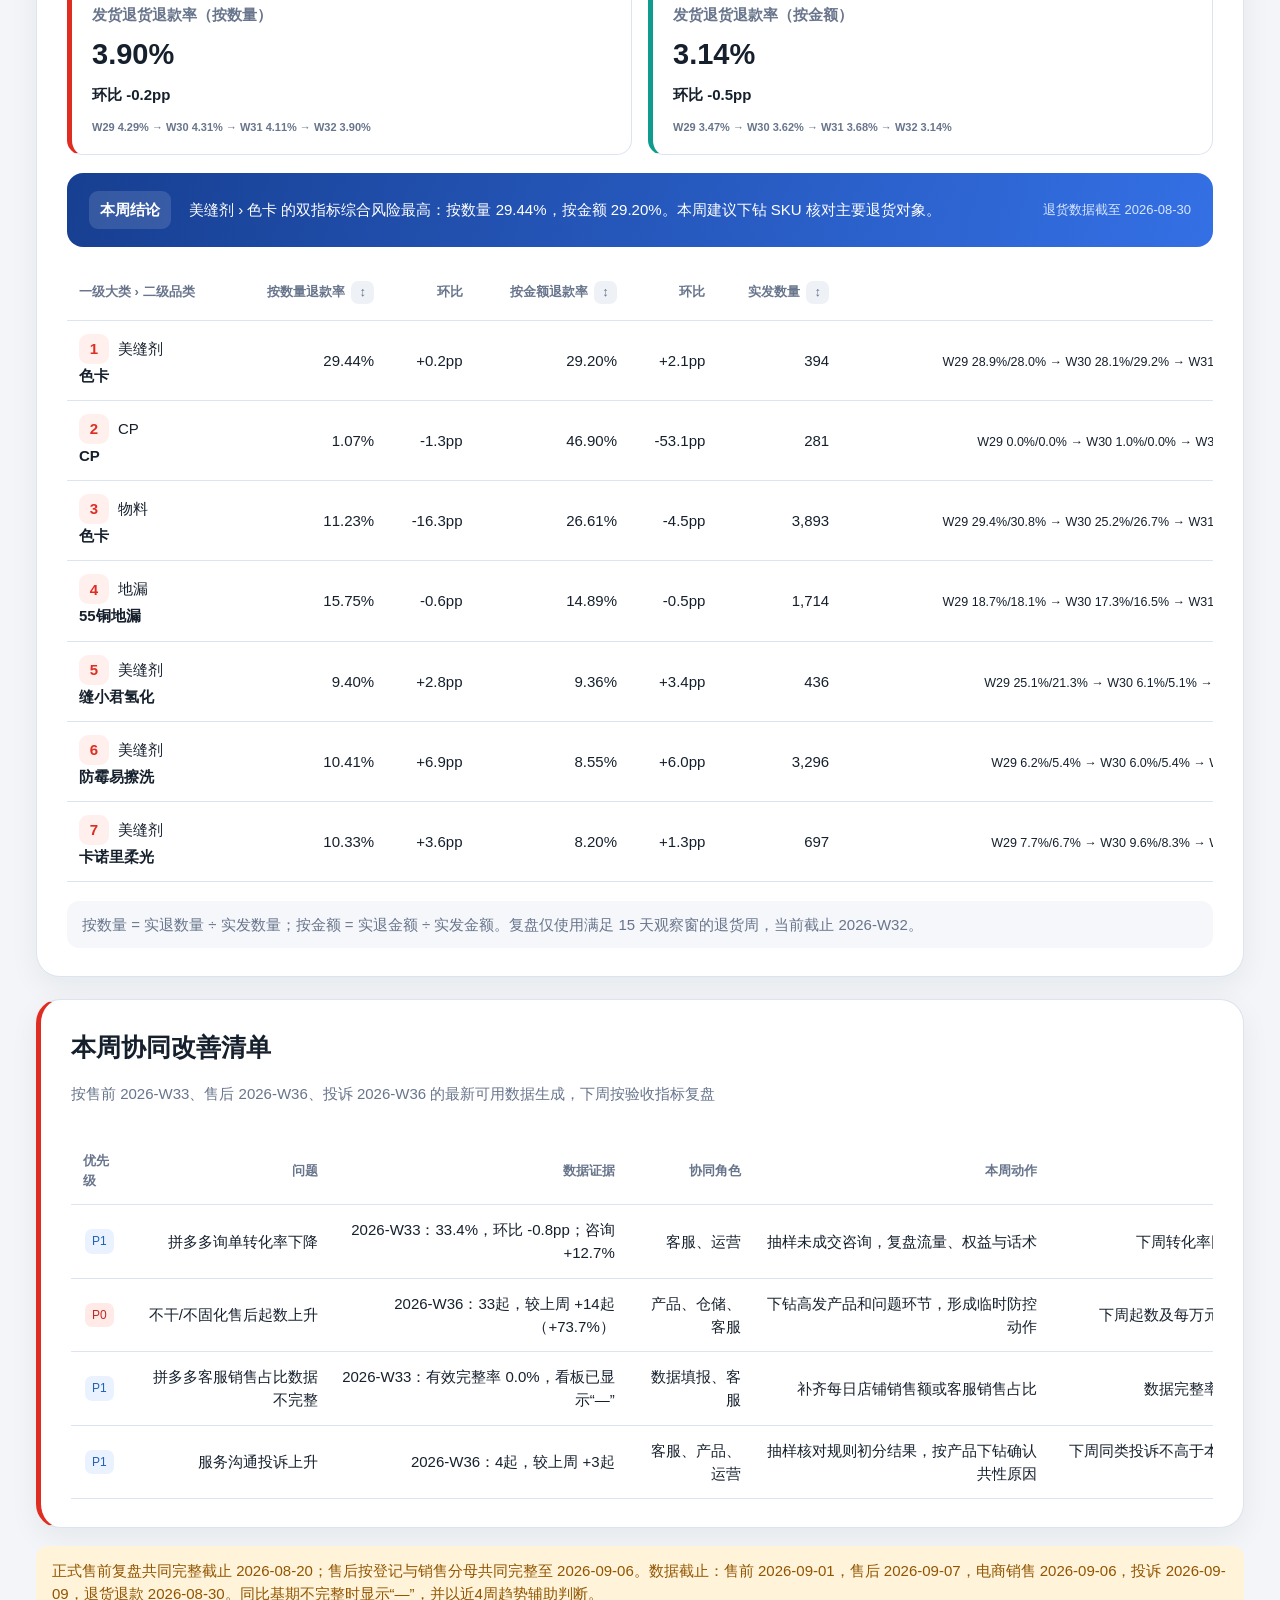
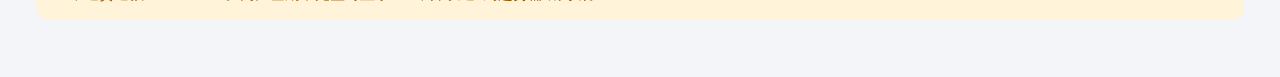
==== commit c0224c87: "add complaint filtering and drilldowns" ====
--- a/customer-service-dashboard/index.html
+++ b/customer-service-dashboard/index.html
@@ -4,7 +4,7 @@
   <meta charset="utf-8">
   <meta name="viewport" content="width=device-width,initial-scale=1">
   <title>客服售前售后经营工作台</title>
-  <link rel="stylesheet" href="../after-sales.css?v=20260907-2">
+  <link rel="stylesheet" href="../after-sales.css?v=20260910-2">
 </head>
 <body>
   <header class="hero">
@@ -73,6 +73,8 @@
 
     <section id="complaintWorkspace" hidden>
       <section class="filters complaint-filters panel">
+        <label>平台<select id="complaintPlatform"><option value="">全部平台</option></select></label>
+        <label>店铺<select id="complaintShop"><option value="">全部店铺</option></select></label>
         <div class="period-switch" aria-label="投诉趋势粒度">
           <button data-complaint-grain="month">月度趋势</button><button data-complaint-grain="week" class="active">最近4周</button>
         </div>
@@ -103,12 +105,12 @@
   </main>
 
   <div id="tooltip" class="tooltip" role="tooltip"></div>
-  <script src="../data/pre-sales-data.js?v=20260910-1"></script>
-  <script src="../data/return-refund-summary-data.js?v=20260910-1"></script>
-  <script src="../data/complaint-data.js?v=20260910-1"></script>
-  <script src="../dashboard-modal.js?v=20260910-1"></script>
-  <script src="../weekly-review.js?v=20260910-1"></script>
-  <script src="../complaint.js?v=20260910-1"></script>
-  <script src="../pre-sales.js?v=20260910-1"></script>
+  <script src="../data/pre-sales-data.js?v=20260910-2"></script>
+  <script src="../data/return-refund-summary-data.js?v=20260910-2"></script>
+  <script src="../data/complaint-data.js?v=20260910-2"></script>
+  <script src="../dashboard-modal.js?v=20260910-2"></script>
+  <script src="../weekly-review.js?v=20260910-2"></script>
+  <script src="../complaint.js?v=20260910-2"></script>
+  <script src="../pre-sales.js?v=20260910-2"></script>
 </body>
 </html>
--- a/after-sales.css
+++ b/after-sales.css
@@ -36,8 +36,8 @@
 @media(max-width:1500px){.return-filters{grid-template-columns:repeat(4,minmax(180px,1fr))}.return-filters .arrow{display:none}.return-filters .period-switch{grid-column:auto}.return-filters .pre-scope{grid-column:1/-1;border-left:0;border-top:1px solid var(--line);padding:12px 0 0}}
 @media(max-width:900px){.return-kpis,.return-review-kpis{grid-template-columns:1fr}.return-kpi b{position:static}.return-filters{grid-template-columns:1fr}.return-filters .arrow{display:none}.return-filters .pre-scope{grid-column:auto}.return-sort{align-items:stretch;flex-direction:column}.return-breadcrumb{align-items:flex-start;flex-direction:column}}
 
-/* 投诉分析 v23 */
-.complaint-filters{display:grid;grid-template-columns:auto minmax(380px,1fr);align-items:center;margin-bottom:22px}.complaint-filters .pre-scope{border-left:1px solid var(--line);border-top:0;padding:4px 0 4px 24px;min-height:58px}.complaint-kpis{display:grid;grid-template-columns:repeat(4,1fr);gap:16px;margin-bottom:22px}.complaint-kpi{min-height:165px;border:1px solid var(--line);border-top:5px solid var(--red);border-radius:18px;background:var(--panel);padding:21px 22px;box-shadow:var(--shadow)}.complaint-kpi.trend{border-top-color:var(--blue)}.complaint-kpi.result{border-top-color:var(--green)}.complaint-kpi.quality{border-top-color:var(--orange)}.complaint-kpi>span{display:block;color:var(--muted);font-weight:800}.complaint-kpi strong{display:block;font-size:32px;margin:8px 0 5px}.complaint-kpi b{display:block;color:var(--text);font-size:14px}.complaint-kpi small{display:block;color:var(--muted);margin-top:9px}.complaint-conclusion{display:grid;grid-template-columns:auto minmax(320px,1fr) minmax(260px,.75fr);align-items:center;gap:18px;margin-bottom:22px;padding:18px 22px;border-radius:16px;background:linear-gradient(105deg,#173f91,#3470e5);color:#fff}.complaint-conclusion strong{border-radius:9px;background:rgba(255,255,255,.14);padding:7px 11px;white-space:nowrap}.complaint-conclusion span{font-weight:800}.complaint-conclusion em{color:#d9e7ff;font-size:13px;font-style:normal}.complaint-main-grid{grid-template-columns:minmax(0,.86fr) minmax(0,1.14fr);margin-bottom:22px}.complaint-main-grid>.card{margin:0}.complaint-trend-svg{display:block;width:100%;height:auto;overflow:visible}.complaint-product-card{margin-bottom:22px}.complaint-bottom-grid{grid-template-columns:minmax(320px,.65fr) minmax(0,1.35fr)}.complaint-bottom-grid>.card{margin:0}.complaint-unavailable{min-height:190px;display:flex;flex-direction:column;justify-content:center;align-items:flex-start;border:1px dashed var(--line);border-radius:15px;padding:24px;background:#fafbfc}.complaint-unavailable strong{font-size:44px;color:var(--muted)}.complaint-unavailable p{margin:5px 0 10px;font-weight:800}.complaint-unavailable small{color:var(--muted)}.complaint-mini-trend{white-space:nowrap;color:var(--muted);font-size:12px}.complaint-type-card table{min-width:760px}.complaint-product-card table{min-width:980px}.dark .complaint-unavailable{background:#111a23}.dark .complaint-kpi{background:var(--panel)}
+/* 投诉分析 v24 */
+.complaint-filters{display:grid;grid-template-columns:minmax(170px,.55fr) minmax(220px,.75fr) auto minmax(380px,1fr);align-items:end;margin-bottom:22px}.complaint-filters select{margin-top:8px}.complaint-filters select:disabled{background:#f1f3f6;color:var(--muted)}.complaint-filters .pre-scope{border-left:1px solid var(--line);border-top:0;padding:4px 0 4px 24px;min-height:58px}.complaint-kpis{display:grid;grid-template-columns:repeat(4,1fr);gap:16px;margin-bottom:22px}.complaint-kpi{min-height:165px;border:1px solid var(--line);border-top:5px solid var(--red);border-radius:18px;background:var(--panel);padding:21px 22px;box-shadow:var(--shadow)}.complaint-kpi.trend{border-top-color:var(--blue)}.complaint-kpi.result{border-top-color:var(--green)}.complaint-kpi.quality{border-top-color:var(--orange)}.complaint-kpi>span{display:block;color:var(--muted);font-weight:800}.complaint-kpi strong{display:block;font-size:32px;margin:8px 0 5px}.complaint-kpi b{display:block;color:var(--text);font-size:14px}.complaint-kpi small{display:block;color:var(--muted);margin-top:9px}.complaint-conclusion{display:grid;grid-template-columns:auto minmax(320px,1fr) minmax(260px,.75fr);align-items:center;gap:18px;margin-bottom:22px;padding:18px 22px;border-radius:16px;background:linear-gradient(105deg,#173f91,#3470e5);color:#fff}.complaint-conclusion strong{border-radius:9px;background:rgba(255,255,255,.14);padding:7px 11px;white-space:nowrap}.complaint-conclusion span{font-weight:800}.complaint-conclusion em{color:#d9e7ff;font-size:13px;font-style:normal}.complaint-main-grid{grid-template-columns:minmax(0,.86fr) minmax(0,1.14fr);margin-bottom:22px}.complaint-main-grid>.card{margin:0}.complaint-trend-svg{display:block;width:100%;height:auto;overflow:visible}.complaint-product-card{margin-bottom:22px}.complaint-product-row{cursor:pointer}.complaint-product-row:hover td,.complaint-type-row:hover td{background:#fff8f7}.complaint-type-row{cursor:pointer}.complaint-bottom-grid{grid-template-columns:minmax(320px,.65fr) minmax(0,1.35fr)}.complaint-bottom-grid>.card{margin:0}.complaint-unavailable{min-height:190px;display:flex;flex-direction:column;justify-content:center;align-items:flex-start;border:1px dashed var(--line);border-radius:15px;padding:24px;background:#fafbfc}.complaint-unavailable strong{font-size:44px;color:var(--muted)}.complaint-unavailable p{margin:5px 0 10px;font-weight:800}.complaint-unavailable small{color:var(--muted)}.complaint-mini-trend{white-space:nowrap;color:var(--muted);font-size:12px}.complaint-detail-tags{display:flex;gap:6px;flex-wrap:wrap}.complaint-type-card table{min-width:760px}.complaint-product-card table{min-width:980px}.dark .complaint-unavailable{background:#111a23}.dark .complaint-kpi{background:var(--panel)}
 @media(max-width:1250px){.complaint-kpis{grid-template-columns:repeat(2,1fr)}.complaint-main-grid,.complaint-bottom-grid{grid-template-columns:1fr}.complaint-conclusion{grid-template-columns:auto 1fr}.complaint-conclusion em{grid-column:1/-1}.complaint-filters{grid-template-columns:1fr}.complaint-filters .pre-scope{border-left:0;border-top:1px solid var(--line);padding:12px 0 0}}
 @media(max-width:760px){.complaint-kpis{grid-template-columns:1fr}.complaint-conclusion{display:flex;align-items:flex-start;flex-direction:column}}
 
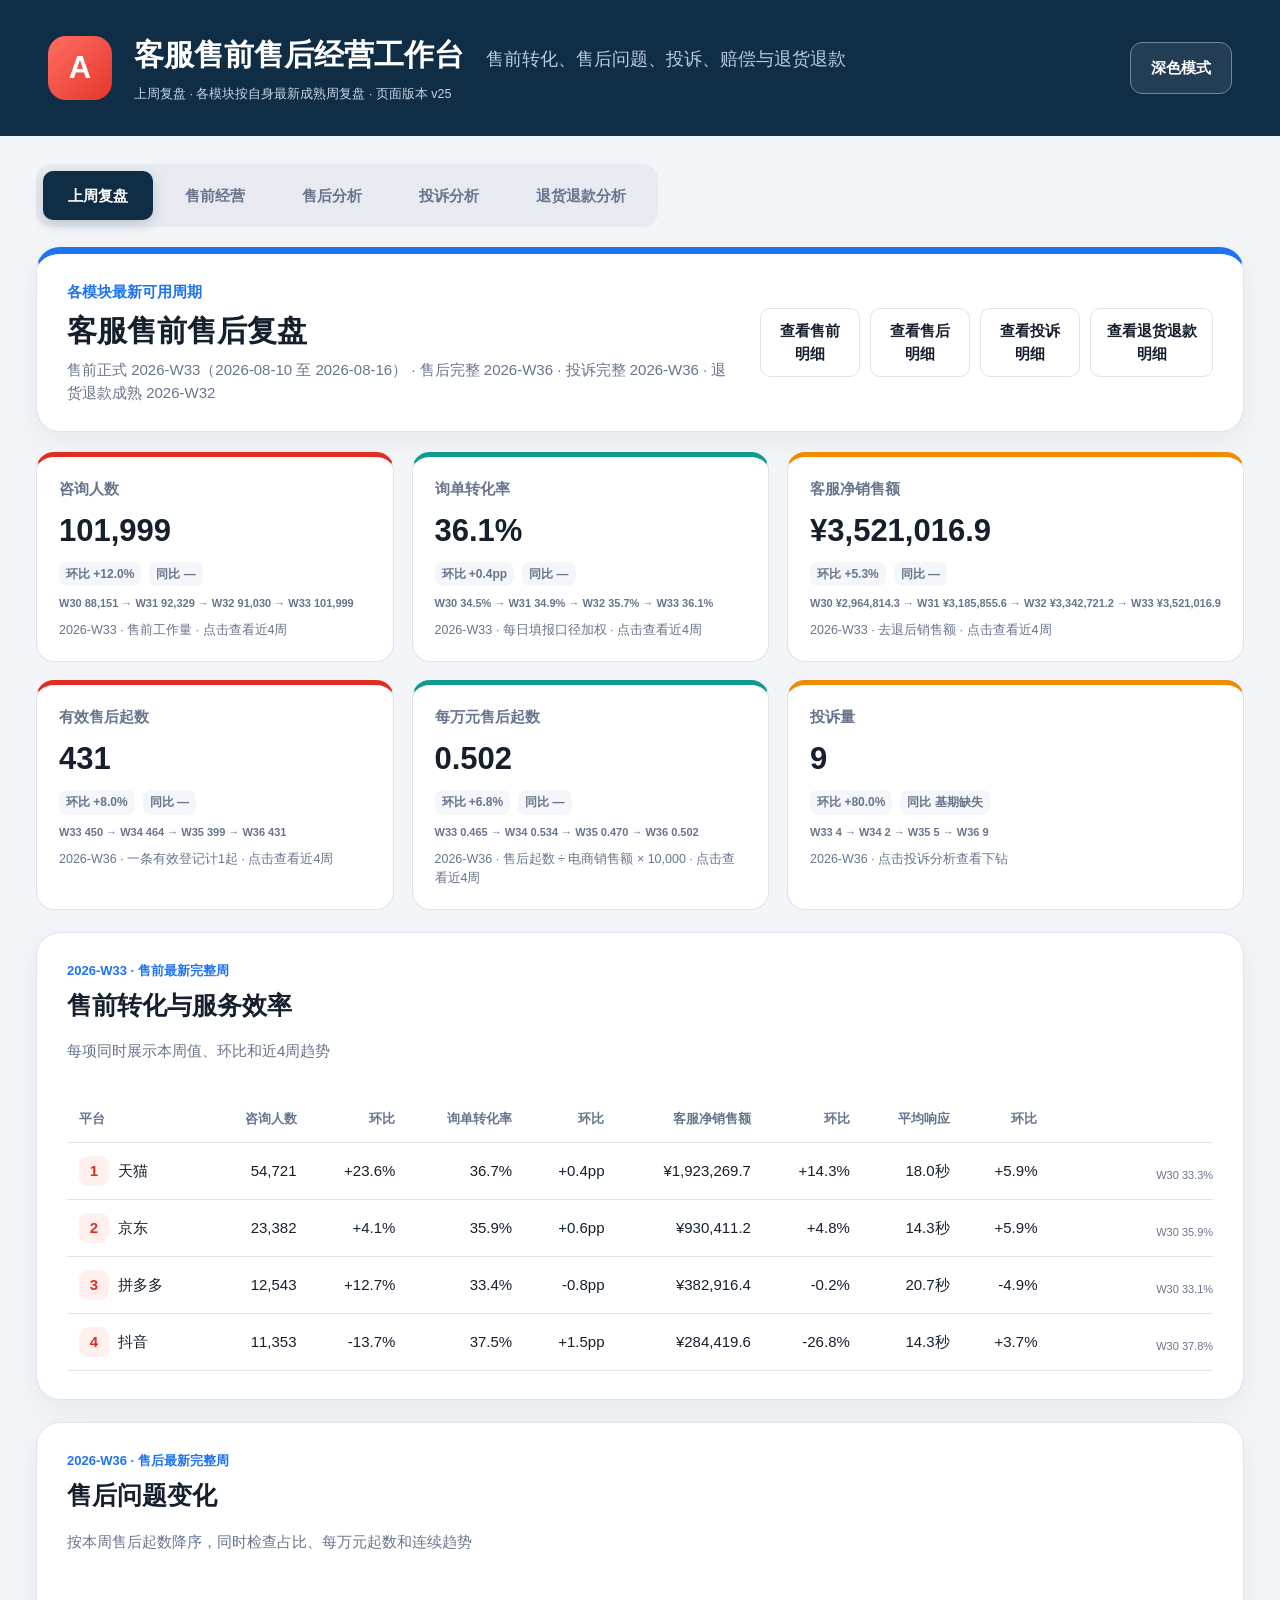
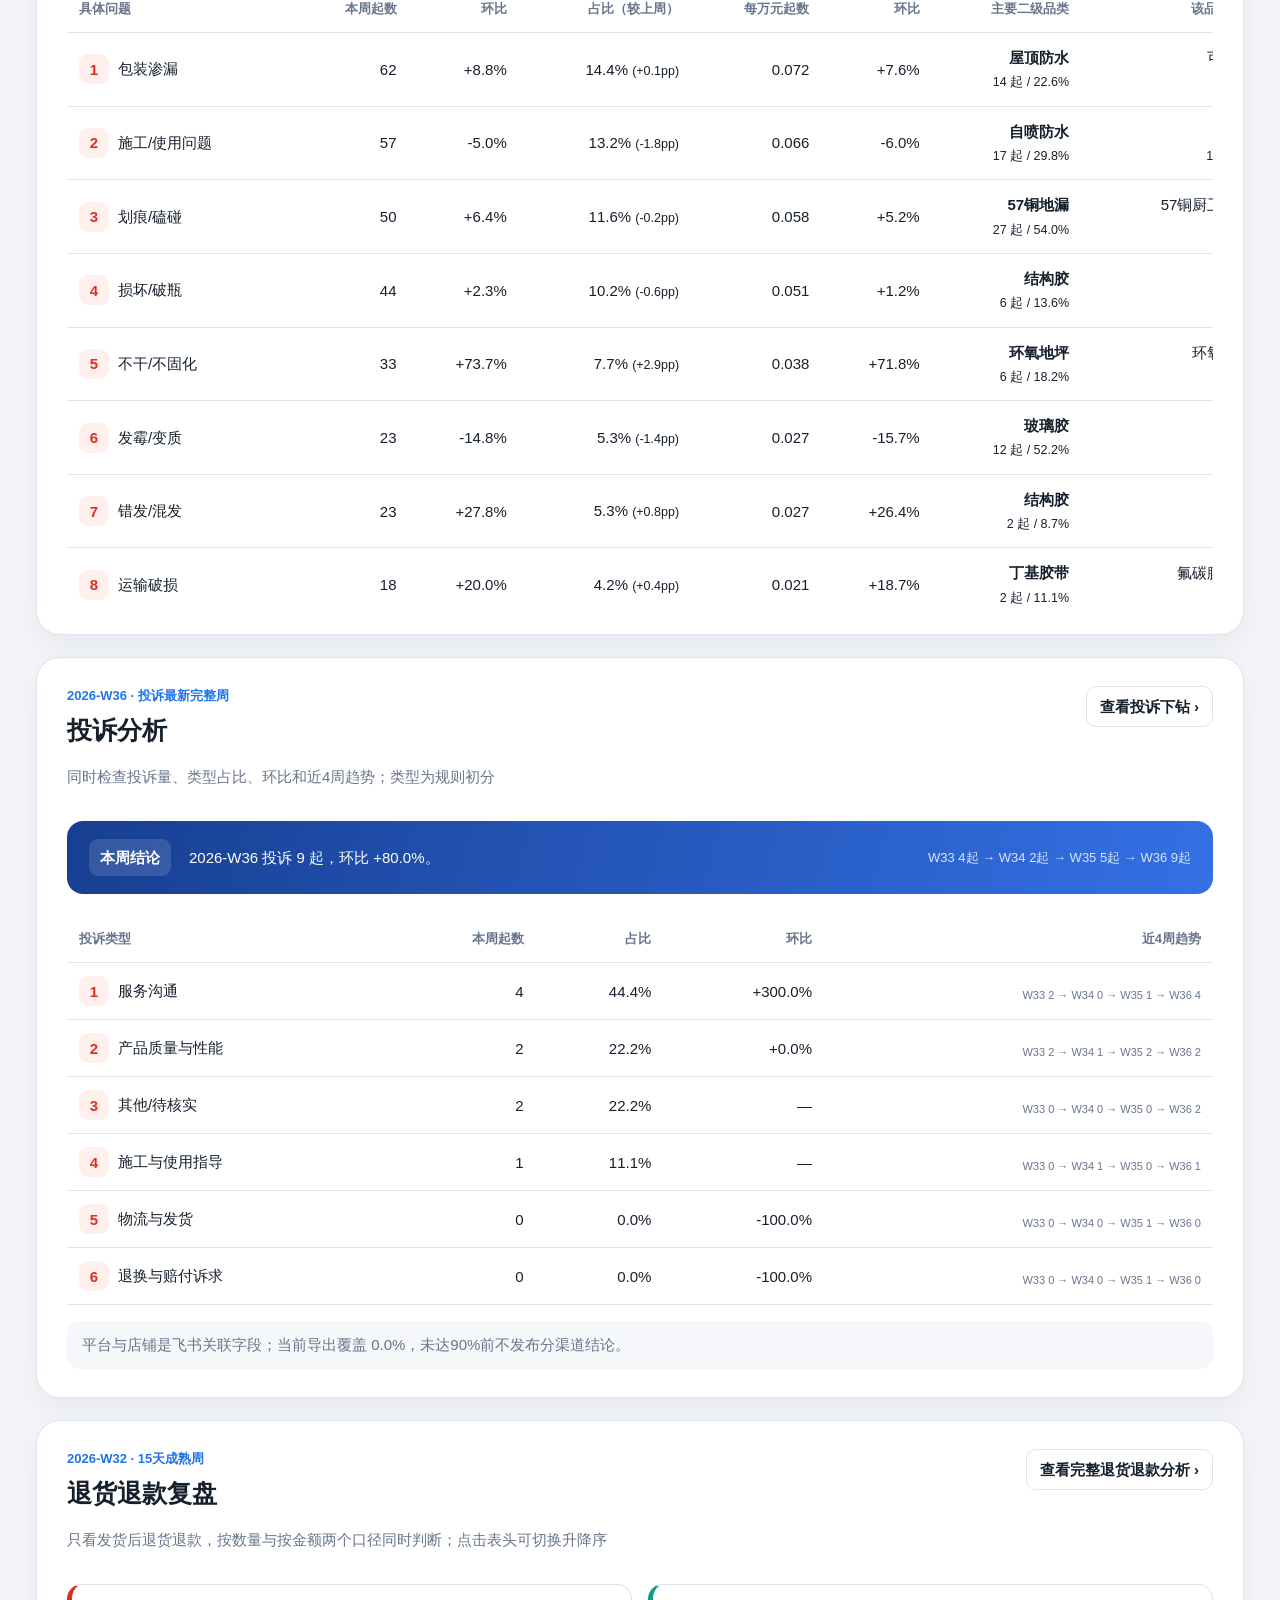
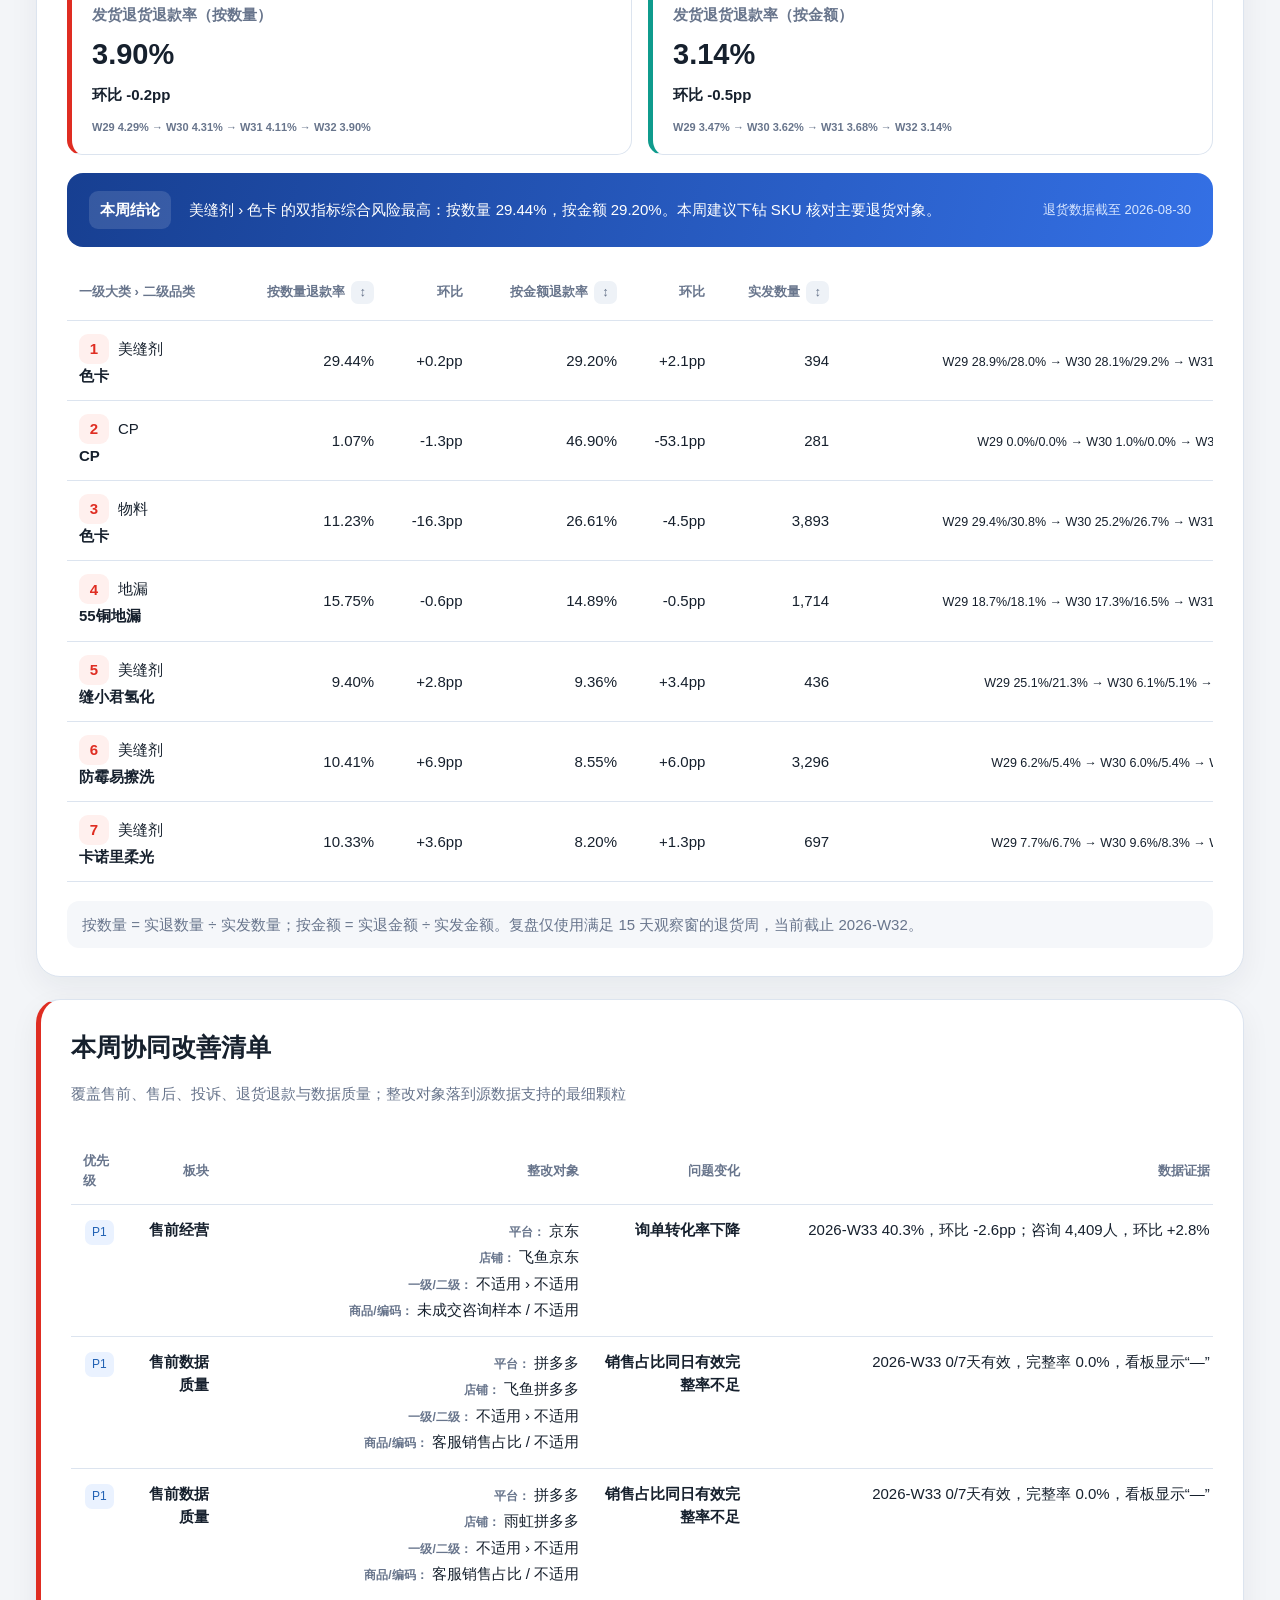
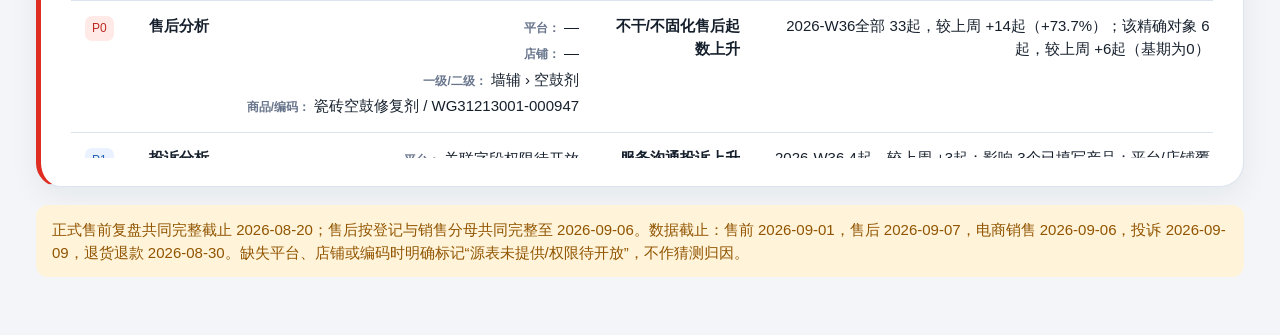
==== commit 555c4f1a: "expand weekly actions to accountable detail" ====
--- a/customer-service-dashboard/index.html
+++ b/customer-service-dashboard/index.html
@@ -4,7 +4,7 @@
   <meta charset="utf-8">
   <meta name="viewport" content="width=device-width,initial-scale=1">
   <title>客服售前售后经营工作台</title>
-  <link rel="stylesheet" href="../after-sales.css?v=20260910-2">
+  <link rel="stylesheet" href="../after-sales.css?v=20260910-3">
 </head>
 <body>
   <header class="hero">
@@ -105,12 +105,12 @@
   </main>
 
   <div id="tooltip" class="tooltip" role="tooltip"></div>
-  <script src="../data/pre-sales-data.js?v=20260910-2"></script>
-  <script src="../data/return-refund-summary-data.js?v=20260910-2"></script>
-  <script src="../data/complaint-data.js?v=20260910-2"></script>
-  <script src="../dashboard-modal.js?v=20260910-2"></script>
-  <script src="../weekly-review.js?v=20260910-2"></script>
-  <script src="../complaint.js?v=20260910-2"></script>
-  <script src="../pre-sales.js?v=20260910-2"></script>
+  <script src="../data/pre-sales-data.js?v=20260910-3"></script>
+  <script src="../data/return-refund-summary-data.js?v=20260910-3"></script>
+  <script src="../data/complaint-data.js?v=20260910-3"></script>
+  <script src="../dashboard-modal.js?v=20260910-3"></script>
+  <script src="../weekly-review.js?v=20260910-3"></script>
+  <script src="../complaint.js?v=20260910-3"></script>
+  <script src="../pre-sales.js?v=20260910-3"></script>
 </body>
 </html>
--- a/after-sales.css
+++ b/after-sales.css
@@ -38,6 +38,7 @@
 
 /* 投诉分析 v24 */
 .complaint-filters{display:grid;grid-template-columns:minmax(170px,.55fr) minmax(220px,.75fr) auto minmax(380px,1fr);align-items:end;margin-bottom:22px}.complaint-filters select{margin-top:8px}.complaint-filters select:disabled{background:#f1f3f6;color:var(--muted)}.complaint-filters .pre-scope{border-left:1px solid var(--line);border-top:0;padding:4px 0 4px 24px;min-height:58px}.complaint-kpis{display:grid;grid-template-columns:repeat(4,1fr);gap:16px;margin-bottom:22px}.complaint-kpi{min-height:165px;border:1px solid var(--line);border-top:5px solid var(--red);border-radius:18px;background:var(--panel);padding:21px 22px;box-shadow:var(--shadow)}.complaint-kpi.trend{border-top-color:var(--blue)}.complaint-kpi.result{border-top-color:var(--green)}.complaint-kpi.quality{border-top-color:var(--orange)}.complaint-kpi>span{display:block;color:var(--muted);font-weight:800}.complaint-kpi strong{display:block;font-size:32px;margin:8px 0 5px}.complaint-kpi b{display:block;color:var(--text);font-size:14px}.complaint-kpi small{display:block;color:var(--muted);margin-top:9px}.complaint-conclusion{display:grid;grid-template-columns:auto minmax(320px,1fr) minmax(260px,.75fr);align-items:center;gap:18px;margin-bottom:22px;padding:18px 22px;border-radius:16px;background:linear-gradient(105deg,#173f91,#3470e5);color:#fff}.complaint-conclusion strong{border-radius:9px;background:rgba(255,255,255,.14);padding:7px 11px;white-space:nowrap}.complaint-conclusion span{font-weight:800}.complaint-conclusion em{color:#d9e7ff;font-size:13px;font-style:normal}.complaint-main-grid{grid-template-columns:minmax(0,.86fr) minmax(0,1.14fr);margin-bottom:22px}.complaint-main-grid>.card{margin:0}.complaint-trend-svg{display:block;width:100%;height:auto;overflow:visible}.complaint-product-card{margin-bottom:22px}.complaint-product-row{cursor:pointer}.complaint-product-row:hover td,.complaint-type-row:hover td{background:#fff8f7}.complaint-type-row{cursor:pointer}.complaint-bottom-grid{grid-template-columns:minmax(320px,.65fr) minmax(0,1.35fr)}.complaint-bottom-grid>.card{margin:0}.complaint-unavailable{min-height:190px;display:flex;flex-direction:column;justify-content:center;align-items:flex-start;border:1px dashed var(--line);border-radius:15px;padding:24px;background:#fafbfc}.complaint-unavailable strong{font-size:44px;color:var(--muted)}.complaint-unavailable p{margin:5px 0 10px;font-weight:800}.complaint-unavailable small{color:var(--muted)}.complaint-mini-trend{white-space:nowrap;color:var(--muted);font-size:12px}.complaint-detail-tags{display:flex;gap:6px;flex-wrap:wrap}.complaint-type-card table{min-width:760px}.complaint-product-card table{min-width:980px}.dark .complaint-unavailable{background:#111a23}.dark .complaint-kpi{background:var(--panel)}
+.review-action-object{min-width:330px;line-height:1.75}.review-action-object b{color:var(--muted);font-size:12px;margin-right:4px}.action-card td{vertical-align:top}
 @media(max-width:1250px){.complaint-kpis{grid-template-columns:repeat(2,1fr)}.complaint-main-grid,.complaint-bottom-grid{grid-template-columns:1fr}.complaint-conclusion{grid-template-columns:auto 1fr}.complaint-conclusion em{grid-column:1/-1}.complaint-filters{grid-template-columns:1fr}.complaint-filters .pre-scope{border-left:0;border-top:1px solid var(--line);padding:12px 0 0}}
 @media(max-width:760px){.complaint-kpis{grid-template-columns:1fr}.complaint-conclusion{display:flex;align-items:flex-start;flex-direction:column}}
 
